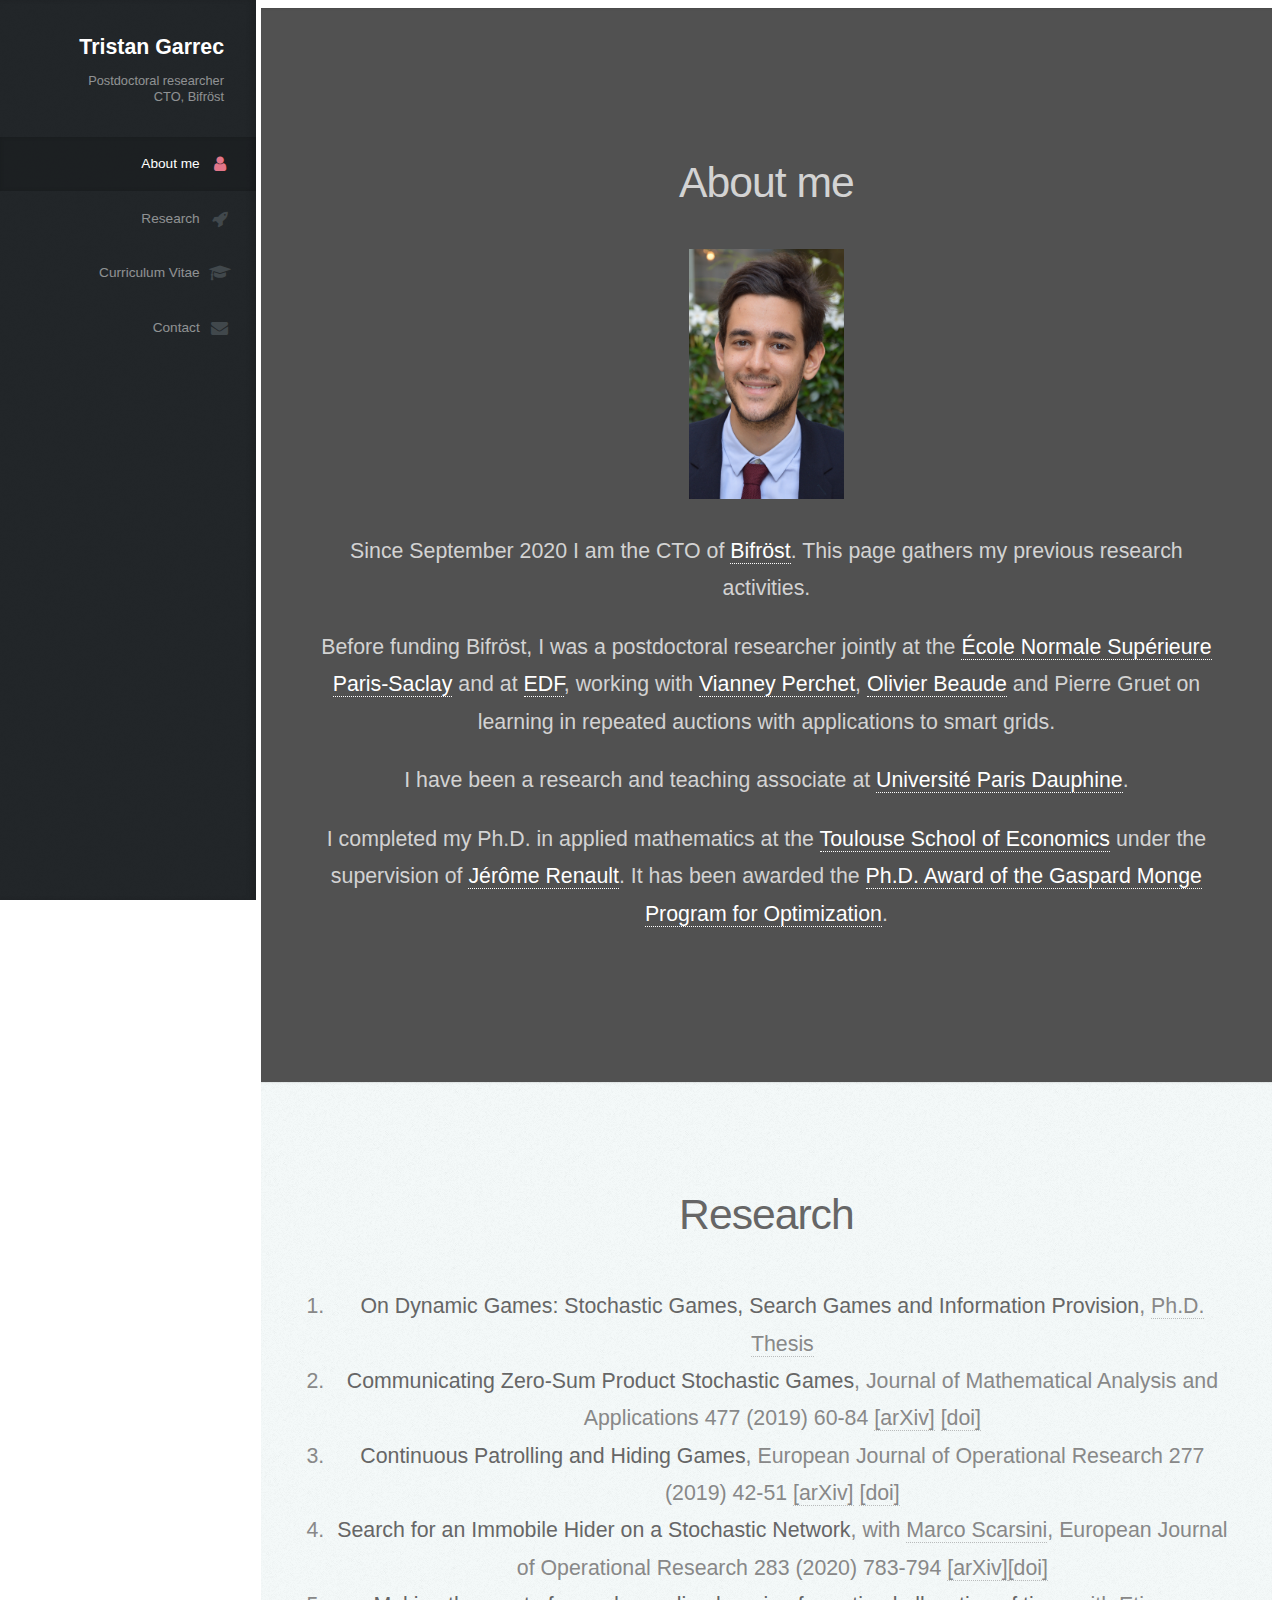
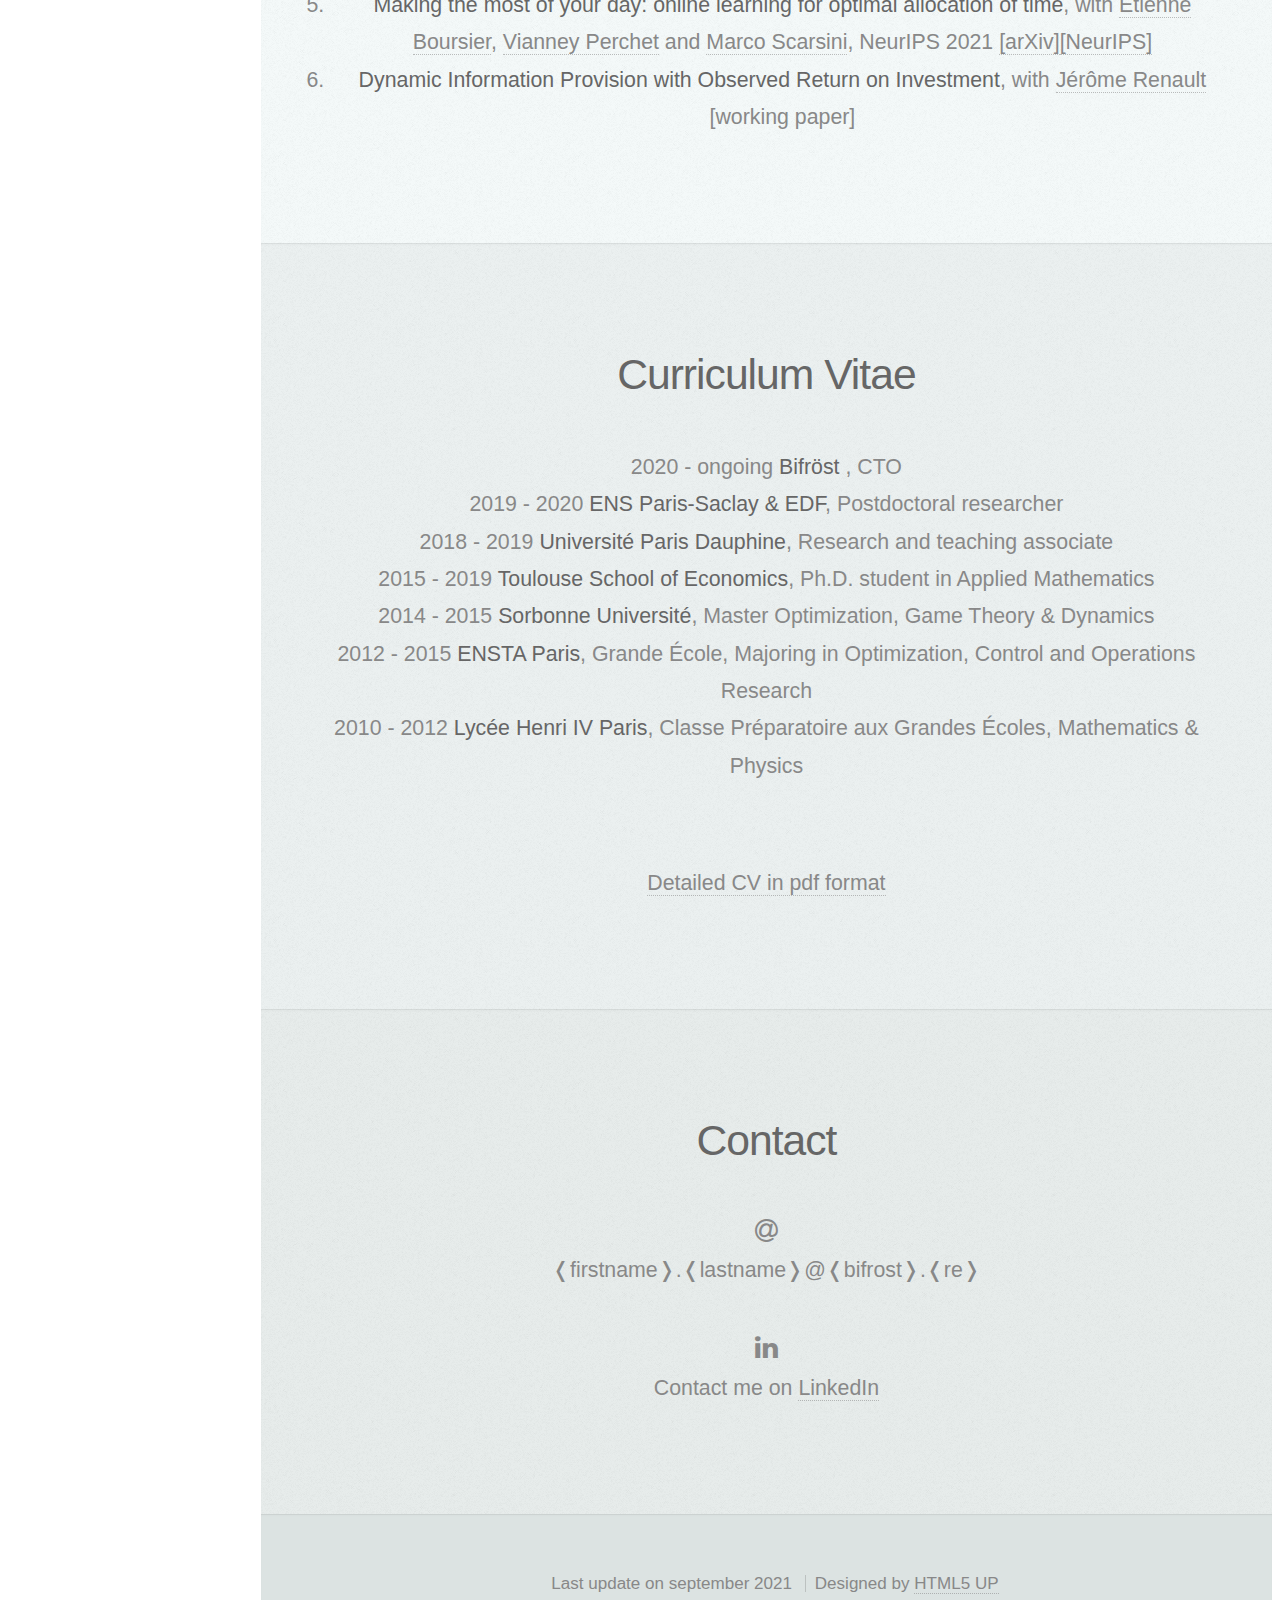
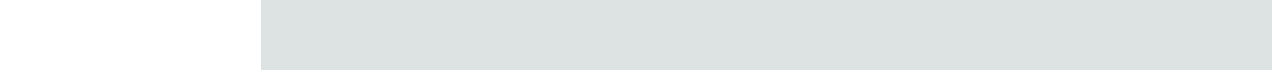
==== index.html @ b3d292f1 "Update index.html" ====
<!DOCTYPE HTML>
<!--
	Prologue by HTML5 UP
	html5up.net | @ajlkn
	Free for personal and commercial use under the CCA 3.0 license (html5up.net/license)
-->
<html>
	<head>
		<title>&#9776; Tristan Garrec</title>
		<meta charset="utf-8" />
		<meta name="viewport" content="width=device-width, initial-scale=1, user-scalable=no" />
		<link rel="stylesheet" href="assets/css/main.css" />
	</head>
	<body class="is-preload">

		<!-- Header -->
			<div id="header">

				<div class="top">

					<!-- Logo -->
						<div id="logo">
							<!--<span class="image avatar48"><img src="images/avatar.jpg" alt="" /></span>-->	
							<h1 id="title">Tristan Garrec</h1>
							<p>Postdoctoral researcher</br>CTO, Bifröst</p>
						</div>

					<!-- Nav -->
						<nav id="nav">
							<ul>
								<li><a href="#about" id="about-link"><span class="icon fa-user">About me</span></a></li>
								<li><a href="#research" id="research-link"><span class="icon fa-rocket">Research</span></a></li>
								<li><a href="#cv" id="cv-link"><span class="icon fa-graduation-cap">Curriculum Vitae</span></a></li>
								<li><a href="#contact" id="contact-link"><span class="icon fa-envelope">Contact</span></a></li>
								<!--<li><a href="#contact" id="contact-link"><span class="icon fa-linkedin">LinkedIn</span></a></li>-->
							</ul>
						</nav>

				</div>

				<div class="bottom">

					<!-- Social Icons -->
						<ul class="icons">
							<!--<li><a href="#" class="icon fa-twitter"><span class="label">Twitter</span></a></li>
							<li><a href="#" class="icon fa-facebook"><span class="label">Facebook</span></a></li>
							<li><a href="#" class="icon fa-github"><span class="label">Github</span></a></li>
							<li><a href="#" class="icon fa-dribbble"><span class="label">Dribbble</span></a></li>
							<li><a href="#" class="icon fa-envelope"><span class="label">Email</span></a></li>
							<li><a href="#" class="icon fa-linkedin"><span class="label">LinkedIn</span></a></li>-->
							
						</ul>
				</div>


			</div>

		<!-- Main -->
			<div id="main">

				<!-- About me -->
					<section id="about" class="one dark cover">
						<div class="container">
							
							
							<header>
								<h2 class="alt">About me</h2>
								

			
								<img src="images/portrait.JPG"
     								alt="Portrait"    
								height="250" >
								
								<p>Since September 2020 I am the CTO of <a href="https://bifrost.re" target="_blank">Bifröst</a>. This page gathers my previous research activities.</p>
								<p>Before funding Bifröst, I was a postdoctoral researcher jointly at the 
								<a href="http://ens-paris-saclay.fr/" target="_blank">&Eacutecole Normale Sup&eacute;rieure Paris-Saclay</a> 
								and at <a href="https://www.edf.fr/en/meta-home" target="_blank">EDF</a>, working with 
								<a href="https://sites.google.com/site/vianneyperchet/" target="_blank">Vianney Perchet</a>, 
									<a href="https://sites.google.com/site/olivierbeaudeshomepage/" target="_blank">Olivier Beaude</a> 
									and Pierre Gruet
								on learning in repeated auctions with applications to smart grids.</p>
								<p>I have been a research and teaching associate at <a href="https://www.dauphine.psl.eu/" target="_blank">Universit&eacute; Paris Dauphine</a>.</p>
								<p>I completed my Ph.D. in applied mathematics at the 
								<a href="https://www.tse-fr.eu/?lang=en" target="_blank">Toulouse School of Economics</a> 
								under the supervision of <a href="https://sites.google.com/site/jrenaultsite/" target="_blank">J&eacute;r&ocirc;me Renault</a>.
								It has been awarded the <a href="https://www.fondation-hadamard.fr/fr/pgmo/students/phdawards" target="_blank">Ph.D. Award of the Gaspard Monge Program for Optimization</a>.</p>
							</header>

							<!--<footer>
								<a href="#portfolio" class="button scrolly">Magna Aliquam</a>
							</footer>-->

						</div>
					</section>

				<!-- Research -->
					<section id="research" class="two">
						<div class="container">

							<header>
								<h2>Research</h2>
							</header>
							
							<ol>
								<li><strong>On Dynamic Games: Stochastic Games, Search Games and Information
Provision</strong>, <a href="TristanGarrec_Thesis.pdf" target="_blank">Ph.D. Thesis</a></li>
								<li><strong>Communicating Zero-Sum Product Stochastic Games</strong>, Journal of Mathematical Analysis and Applications 477 (2019) 60-84
								<a href="https://arxiv.org/abs/1709.00898" target="_blank">[arXiv]</a> <a href="https://doi.org/10.1016/j.jmaa.2019.04.003" target="_blank">[doi]</a></li>
 								<li><strong>Continuous Patrolling and Hiding Games</strong>, European Journal of Operational Research 277 (2019) 42-51
								 <a href="https://arxiv.org/abs/1612.04773" target="_blank">[arXiv]</a> <a href="https://doi.org/10.1016/j.ejor.2019.02.026" target="_blank">[doi]</a>  </li>
 								
  								<li><strong>Search for an Immobile Hider on a Stochastic Network</strong>, with <a href="http://docenti.luiss.it/scarsini/" target="_blank">Marco Scarsini</a>, European Journal of Operational Research 283 (2020) 783-794
								<a href="https://arxiv.org/abs/1904.12852" target="_blank">[arXiv]</a><a href="https://doi.org/10.1016/j.ejor.2019.11.040" target="_blank">[doi]</a> </li>
								<li><strong>Making the most of your day: online learning for optimal allocation of time</strong>, with <a href="https://eboursier.github.io/" target="_blank">Etienne Boursier</a>, <a href="https://sites.google.com/site/vianneyperchet/" target="_blank">Vianney Perchet</a> and <a href="http://docenti.luiss.it/scarsini/" target="_blank">Marco Scarsini</a>, NeurIPS 2021 <a href="https://arxiv.org/abs/2102.08087" target="_blank">[arXiv]</a><a href="https://papers.nips.cc/paper/2021/hash/5d2c2cee8ab0b9a36bd1ed7196bd6c4a-Abstract.html" target="_blank">[NeurIPS]</a></li>
  								<li><strong>Dynamic Information Provision with Observed Return on Investment</strong>, with <a href="https://sites.google.com/site/jrenaultsite" target="_blank">J&eacuter&ocirc;me Renault</a> [working paper]</li>
							</ol>

							
						</div>
					</section>

				<!-- CV -->
					<section id="cv" class="three">
						<div class="container">

							<header>
								<h2>Curriculum Vitae</h2>
							</header>			

							<p>
							2020 - ongoing <strong>Bifröst </strong>, CTO </br>	
							2019 - 2020 <strong>ENS Paris-Saclay &amp; EDF</strong>, Postdoctoral researcher</br>
							2018 - 2019 <strong>Universit&eacute; Paris Dauphine</strong>, Research and teaching associate</a></br>
							2015 - 2019 <strong>Toulouse School of Economics</strong>, Ph.D. student in Applied Mathematics</br>
							2014 - 2015 <strong>Sorbonne Universit&eacute;</strong>, Master Optimization, Game Theory &amp; Dynamics </br>
							2012 - 2015 <strong>ENSTA Paris</strong>, Grande &Eacute;cole, Majoring in Optimization, Control and Operations Research</br>
							2010 - 2012 <strong>Lyc&eacute;e Henri IV Paris</strong>, Classe Pr&eacute;paratoire aux Grandes &Eacute;coles, Mathematics &amp; Physics</br>
						</br>
						
						<p><a href="TristanGarrec_Resume.pdf" target="_blank">Detailed CV in pdf format</a> </p>

						</div>
					</section>

				<!-- Contact -->
					<section id="contact" class="four">
						<div class="container">

							<header>
								<h2>Contact</h2>
							</header>

							
							<p><span class="icon fa-at"> <br>
							&#10092;firstname&#10093;.&#10092;lastname&#10093;&#64;&#10092;bifrost&#10093;.&#10092;re&#10093;</p>
							
							<p><span class="icon fa-linkedin"> <br>
							Contact me on  <a href="https://www.linkedin.com/in/tristan-garrec-420a6718a" target="_blank">LinkedIn</a></p>
							

						</div>
					</section>

					

			</div>

		<!-- Footer -->
			<div id="footer">

				<!-- Copyright -->
					<ul class="copyright">
						<li>Last update on september 2021</li>
						<li>Designed by <a href="http://html5up.net" target="_blank">HTML5 UP</a></li>
					</ul>

			</div>

		<!-- Scripts -->
			<script src="assets/js/jquery.min.js"></script>
			<script src="assets/js/jquery.scrolly.min.js"></script>
			<script src="assets/js/jquery.scrollex.min.js"></script>
			<script src="assets/js/browser.min.js"></script>
			<script src="assets/js/breakpoints.min.js"></script>
			<script src="assets/js/util.js"></script>
			<script src="assets/js/main.js"></script>

	</body>
</html>
---- assets/css/main.css ----
@import url("font-awesome.min.css");
/*@import url("https://fonts.googleapis.com/css?*/
family=Source+Sans+Pro:300,300italic,400,600");

/*
	Prologue by HTML5 UP
	html5up.net | @ajlkn
	Free for personal and commercial use under the CCA 3.0 license (html5up.net/license)
*/

html, body, div, span, applet, object,
iframe, h1, h2, h3, h4, h5, h6, p, blockquote,
pre, a, abbr, acronym, address, big, cite,
code, del, dfn, em, img, ins, kbd, q, s, samp,
small, strike, strong, sub, sup, tt, var, b,
u, i, center, dl, dt, dd, ol, ul, li, fieldset,
form, label, legend, table, caption, tbody,
tfoot, thead, tr, th, td, article, aside,
canvas, details, embed, figure, figcaption,
footer, header, hgroup, menu, nav, output, ruby,
section, summary, time, mark, audio, video {
	margin: 0;
	padding: 0;
	border: 0;
	font-size: 100%;
	font: inherit;
	vertical-align: baseline;}

article, aside, details, figcaption, figure,
footer, header, hgroup, menu, nav, section {
	display: block;}

body {
	line-height: 1;
}

ol, ul {
	list-style: none;
}

blockquote, q {
	quotes: none;
}

	blockquote:before, blockquote:after, q:before, q:after {
		content: '';
		content: none;
	}

table {
	border-collapse: collapse;
	border-spacing: 0;
}

body {
	-webkit-text-size-adjust: none;
}

mark {
	background-color: transparent;
	color: inherit;
}

input::-moz-focus-inner {
	border: 0;
	padding: 0;
}

input, select, textarea {
	-moz-appearance: none;
	-webkit-appearance: none;
	-ms-appearance: none;
	appearance: none;
}

/* Basic */

	html {
		box-sizing: border-box;
	}

	*, *:before, *:after {
		box-sizing: inherit;
	}

	body {
		background: #fff;
		font-family: 'Source Sans Pro', sans-serif;
		font-size: 14pt;
		font-weight: 300;
		line-height: 1.75em;
		color: #888;
	}

		body.is-preload *, body.is-preload *:before, body.is-preload *:after {
			-moz-animation: none !important;
			-webkit-animation: none !important;
			-ms-animation: none !important;
			animation: none !important;
			-moz-transition: none !important;
			-webkit-transition: none !important;
			-ms-transition: none !important;
			transition: none !important;
		}

	input, textarea, select {
		font-family: 'Source Sans Pro', sans-serif;
		font-size: 16pt;
		font-weight: 300;
		line-height: 1.75em;
		color: #888;
	}

	h1, h2, h3, h4, h5, h6 {
		font-weight: 300;
		color: #666;
		line-height: 1.5em;
	}

	h1 a, h2 a, h3 a, h4 a, h5 a, h6 a {
		color: inherit;
		text-decoration: none;
	}

		h1 a strong, h2 a strong, h3 a strong, h4 a strong, h5 a strong, h6 a strong {
			color: #333;
		}

	h2 {
		font-size: 2em;
		letter-spacing: -1px;
	}

		h2.alt {
			color: #888;
		}

			h2.alt strong {
				color: #666;
			}

	h3 {
		font-size: 1.5em;
	}

	header {
		margin: 0 0 2em 0;
	}

		header > p {
			margin: 1em 0 0 0;
		}

	footer {
		margin: 2em 0 0 0;
	}

	strong, b {
		font-weight: 300;
		color: #666;
	}

	em, i {
		font-style: italic;
	}

	a {
		text-decoration: none;
		color: inherit;
		border-bottom: dotted 1px rgba(128, 128, 128, 0.5);
		-moz-transition: color 0.35s ease-in-out, border-bottom-color 0.35s ease-in-out;
		-webkit-transition: color 0.35s ease-in-out, border-bottom-color 0.35s ease-in-out;
		-ms-transition: color 0.35s ease-in-out, border-bottom-color 0.35s ease-in-out;
		transition: color 0.35s ease-in-out, border-bottom-color 0.35s ease-in-out;
		outline: 0;
	}

		a:hover {
			color: #E27689;
			border-bottom-color: rgba(255, 255, 255, 0);
		}

	sub {
		position: relative;
		top: 0.5em;
		font-size: 0.8em;
	}

	sup {
		position: relative;
		top: -0.5em;
		font-size: 0.8em;
	}

	hr {
		border: 0;
		border-top: solid 1px #ddd;
	}

	blockquote {
		border-left: solid 0.5em #ddd;
		padding: 1em 0 1em 2em;
		font-style: italic;
	}

	p, ul, ol, dl, table {
		margin-bottom: 2em;
	}

	br.clear {
		clear: both;
	}

/* Container */

	.container {
		margin: 0 auto;
		max-width: 100%;
		width: 1400px;
	}

		@media screen and (min-width: 961px) and (max-width: 1880px) {

			.container {
				width: 1200px;
			}

		}

		@media screen and (min-width: 961px) and (max-width: 1620px) {

			.container {
				width: 960px;
			}

		}

		@media screen and (min-width: 961px) and (max-width: 1320px) {

			.container {
				width: 100%;
			}

		}

		@media screen and (max-width: 960px) {

			.container {
				width: 100%;
			}

		}

		@media screen and (max-width: 736px) {

			.container {
				width: 100%;
			}

		}

/* Row */

	.row {
		display: flex;
		flex-wrap: wrap;
		box-sizing: border-box;
		align-items: stretch;
	}

		.row > * {
			box-sizing: border-box;
		}

		.row.gtr-uniform > * > :last-child {
			margin-bottom: 0;
		}

		.row.aln-left {
			justify-content: flex-start;
		}

		.row.aln-center {
			justify-content: center;
		}

		.row.aln-right {
			justify-content: flex-end;
		}

		.row.aln-top {
			align-items: flex-start;
		}

		.row.aln-middle {
			align-items: center;
		}

		.row.aln-bottom {
			align-items: flex-end;
		}

		.row > .imp {
			order: -1;
		}

		.row > .col-1 {
			width: 8.3333333333%;
		}

		.row > .off-1 {
			margin-left: 8.3333333333%;
		}

		.row > .col-2 {
			width: 16.6666666667%;
		}

		.row > .off-2 {
			margin-left: 16.6666666667%;
		}

		.row > .col-3 {
			width: 25%;
		}

		.row > .off-3 {
			margin-left: 25%;
		}

		.row > .col-4 {
			width: 33.3333333333%;
		}

		.row > .off-4 {
			margin-left: 33.3333333333%;
		}

		.row > .col-5 {
			width: 41.6666666667%;
		}

		.row > .off-5 {
			margin-left: 41.6666666667%;
		}

		.row > .col-6 {
			width: 50%;
		}

		.row > .off-6 {
			margin-left: 50%;
		}

		.row > .col-7 {
			width: 58.3333333333%;
		}

		.row > .off-7 {
			margin-left: 58.3333333333%;
		}

		.row > .col-8 {
			width: 66.6666666667%;
		}

		.row > .off-8 {
			margin-left: 66.6666666667%;
		}

		.row > .col-9 {
			width: 75%;
		}

		.row > .off-9 {
			margin-left: 75%;
		}

		.row > .col-10 {
			width: 83.3333333333%;
		}

		.row > .off-10 {
			margin-left: 83.3333333333%;
		}

		.row > .col-11 {
			width: 91.6666666667%;
		}

		.row > .off-11 {
			margin-left: 91.6666666667%;
		}

		.row > .col-12 {
			width: 100%;
		}

		.row > .off-12 {
			margin-left: 100%;
		}

		.row.gtr-0 {
			margin-top: 0px;
			margin-left: 0px;
		}

			.row.gtr-0 > * {
				padding: 0px 0 0 0px;
			}

			.row.gtr-0.gtr-uniform {
				margin-top: 0px;
			}

				.row.gtr-0.gtr-uniform > * {
					padding-top: 0px;
				}

		.row.gtr-25 {
			margin-top: -10px;
			margin-left: -10px;
		}

			.row.gtr-25 > * {
				padding: 10px 0 0 10px;
			}

			.row.gtr-25.gtr-uniform {
				margin-top: -10px;
			}

				.row.gtr-25.gtr-uniform > * {
					padding-top: 10px;
				}

		.row.gtr-50 {
			margin-top: -20px;
			margin-left: -20px;
		}

			.row.gtr-50 > * {
				padding: 20px 0 0 20px;
			}

			.row.gtr-50.gtr-uniform {
				margin-top: -20px;
			}

				.row.gtr-50.gtr-uniform > * {
					padding-top: 20px;
				}

		.row {
			margin-top: -40px;
			margin-left: -40px;
		}

			.row > * {
				padding: 40px 0 0 40px;
			}

			.row.gtr-uniform {
				margin-top: -40px;
			}

				.row.gtr-uniform > * {
					padding-top: 40px;
				}

		.row.gtr-150 {
			margin-top: -60px;
			margin-left: -60px;
		}

			.row.gtr-150 > * {
				padding: 60px 0 0 60px;
			}

			.row.gtr-150.gtr-uniform {
				margin-top: -60px;
			}

				.row.gtr-150.gtr-uniform > * {
					padding-top: 60px;
				}

		.row.gtr-200 {
			margin-top: -80px;
			margin-left: -80px;
		}

			.row.gtr-200 > * {
				padding: 80px 0 0 80px;
			}

			.row.gtr-200.gtr-uniform {
				margin-top: -80px;
			}

				.row.gtr-200.gtr-uniform > * {
					padding-top: 80px;
				}

		@media screen and (min-width: 961px) and (max-width: 1880px) {

			.row {
				display: flex;
				flex-wrap: wrap;
				box-sizing: border-box;
				align-items: stretch;
			}

				.row > * {
					box-sizing: border-box;
				}

				.row.gtr-uniform > * > :last-child {
					margin-bottom: 0;
				}

				.row.aln-left {
					justify-content: flex-start;
				}

				.row.aln-center {
					justify-content: center;
				}

				.row.aln-right {
					justify-content: flex-end;
				}

				.row.aln-top {
					align-items: flex-start;
				}

				.row.aln-middle {
					align-items: center;
				}

				.row.aln-bottom {
					align-items: flex-end;
				}

				.row > .imp-wide {
					order: -1;
				}

				.row > .col-1-wide {
					width: 8.3333333333%;
				}

				.row > .off-1-wide {
					margin-left: 8.3333333333%;
				}

				.row > .col-2-wide {
					width: 16.6666666667%;
				}

				.row > .off-2-wide {
					margin-left: 16.6666666667%;
				}

				.row > .col-3-wide {
					width: 25%;
				}

				.row > .off-3-wide {
					margin-left: 25%;
				}

				.row > .col-4-wide {
					width: 33.3333333333%;
				}

				.row > .off-4-wide {
					margin-left: 33.3333333333%;
				}

				.row > .col-5-wide {
					width: 41.6666666667%;
				}

				.row > .off-5-wide {
					margin-left: 41.6666666667%;
				}

				.row > .col-6-wide {
					width: 50%;
				}

				.row > .off-6-wide {
					margin-left: 50%;
				}

				.row > .col-7-wide {
					width: 58.3333333333%;
				}

				.row > .off-7-wide {
					margin-left: 58.3333333333%;
				}

				.row > .col-8-wide {
					width: 66.6666666667%;
				}

				.row > .off-8-wide {
					margin-left: 66.6666666667%;
				}

				.row > .col-9-wide {
					width: 75%;
				}

				.row > .off-9-wide {
					margin-left: 75%;
				}

				.row > .col-10-wide {
					width: 83.3333333333%;
				}

				.row > .off-10-wide {
					margin-left: 83.3333333333%;
				}

				.row > .col-11-wide {
					width: 91.6666666667%;
				}

				.row > .off-11-wide {
					margin-left: 91.6666666667%;
				}

				.row > .col-12-wide {
					width: 100%;
				}

				.row > .off-12-wide {
					margin-left: 100%;
				}

				.row.gtr-0 {
					margin-top: 0px;
					margin-left: 0px;
				}

					.row.gtr-0 > * {
						padding: 0px 0 0 0px;
					}

					.row.gtr-0.gtr-uniform {
						margin-top: 0px;
					}

						.row.gtr-0.gtr-uniform > * {
							padding-top: 0px;
						}

				.row.gtr-25 {
					margin-top: -10px;
					margin-left: -10px;
				}

					.row.gtr-25 > * {
						padding: 10px 0 0 10px;
					}

					.row.gtr-25.gtr-uniform {
						margin-top: -10px;
					}

						.row.gtr-25.gtr-uniform > * {
							padding-top: 10px;
						}

				.row.gtr-50 {
					margin-top: -20px;
					margin-left: -20px;
				}

					.row.gtr-50 > * {
						padding: 20px 0 0 20px;
					}

					.row.gtr-50.gtr-uniform {
						margin-top: -20px;
					}

						.row.gtr-50.gtr-uniform > * {
							padding-top: 20px;
						}

				.row {
					margin-top: -40px;
					margin-left: -40px;
				}

					.row > * {
						padding: 40px 0 0 40px;
					}

					.row.gtr-uniform {
						margin-top: -40px;
					}

						.row.gtr-uniform > * {
							padding-top: 40px;
						}

				.row.gtr-150 {
					margin-top: -60px;
					margin-left: -60px;
				}

					.row.gtr-150 > * {
						padding: 60px 0 0 60px;
					}

					.row.gtr-150.gtr-uniform {
						margin-top: -60px;
					}

						.row.gtr-150.gtr-uniform > * {
							padding-top: 60px;
						}

				.row.gtr-200 {
					margin-top: -80px;
					margin-left: -80px;
				}

					.row.gtr-200 > * {
						padding: 80px 0 0 80px;
					}

					.row.gtr-200.gtr-uniform {
						margin-top: -80px;
					}

						.row.gtr-200.gtr-uniform > * {
							padding-top: 80px;
						}

		}

		@media screen and (min-width: 961px) and (max-width: 1620px) {

			.row {
				display: flex;
				flex-wrap: wrap;
				box-sizing: border-box;
				align-items: stretch;
			}

				.row > * {
					box-sizing: border-box;
				}

				.row.gtr-uniform > * > :last-child {
					margin-bottom: 0;
				}

				.row.aln-left {
					justify-content: flex-start;
				}

				.row.aln-center {
					justify-content: center;
				}

				.row.aln-right {
					justify-content: flex-end;
				}

				.row.aln-top {
					align-items: flex-start;
				}

				.row.aln-middle {
					align-items: center;
				}

				.row.aln-bottom {
					align-items: flex-end;
				}

				.row > .imp-normal {
					order: -1;
				}

				.row > .col-1-normal {
					width: 8.3333333333%;
				}

				.row > .off-1-normal {
					margin-left: 8.3333333333%;
				}

				.row > .col-2-normal {
					width: 16.6666666667%;
				}

				.row > .off-2-normal {
					margin-left: 16.6666666667%;
				}

				.row > .col-3-normal {
					width: 25%;
				}

				.row > .off-3-normal {
					margin-left: 25%;
				}

				.row > .col-4-normal {
					width: 33.3333333333%;
				}

				.row > .off-4-normal {
					margin-left: 33.3333333333%;
				}

				.row > .col-5-normal {
					width: 41.6666666667%;
				}

				.row > .off-5-normal {
					margin-left: 41.6666666667%;
				}

				.row > .col-6-normal {
					width: 50%;
				}

				.row > .off-6-normal {
					margin-left: 50%;
				}

				.row > .col-7-normal {
					width: 58.3333333333%;
				}

				.row > .off-7-normal {
					margin-left: 58.3333333333%;
				}

				.row > .col-8-normal {
					width: 66.6666666667%;
				}

				.row > .off-8-normal {
					margin-left: 66.6666666667%;
				}

				.row > .col-9-normal {
					width: 75%;
				}

				.row > .off-9-normal {
					margin-left: 75%;
				}

				.row > .col-10-normal {
					width: 83.3333333333%;
				}

				.row > .off-10-normal {
					margin-left: 83.3333333333%;
				}

				.row > .col-11-normal {
					width: 91.6666666667%;
				}

				.row > .off-11-normal {
					margin-left: 91.6666666667%;
				}

				.row > .col-12-normal {
					width: 100%;
				}

				.row > .off-12-normal {
					margin-left: 100%;
				}

				.row.gtr-0 {
					margin-top: 0px;
					margin-left: 0px;
				}

					.row.gtr-0 > * {
						padding: 0px 0 0 0px;
					}

					.row.gtr-0.gtr-uniform {
						margin-top: 0px;
					}

						.row.gtr-0.gtr-uniform > * {
							padding-top: 0px;
						}

				.row.gtr-25 {
					margin-top: -10px;
					margin-left: -10px;
				}

					.row.gtr-25 > * {
						padding: 10px 0 0 10px;
					}

					.row.gtr-25.gtr-uniform {
						margin-top: -10px;
					}

						.row.gtr-25.gtr-uniform > * {
							padding-top: 10px;
						}

				.row.gtr-50 {
					margin-top: -20px;
					margin-left: -20px;
				}

					.row.gtr-50 > * {
						padding: 20px 0 0 20px;
					}

					.row.gtr-50.gtr-uniform {
						margin-top: -20px;
					}

						.row.gtr-50.gtr-uniform > * {
							padding-top: 20px;
						}

				.row {
					margin-top: -40px;
					margin-left: -40px;
				}

					.row > * {
						padding: 40px 0 0 40px;
					}

					.row.gtr-uniform {
						margin-top: -40px;
					}

						.row.gtr-uniform > * {
							padding-top: 40px;
						}

				.row.gtr-150 {
					margin-top: -60px;
					margin-left: -60px;
				}

					.row.gtr-150 > * {
						padding: 60px 0 0 60px;
					}

					.row.gtr-150.gtr-uniform {
						margin-top: -60px;
					}

						.row.gtr-150.gtr-uniform > * {
							padding-top: 60px;
						}

				.row.gtr-200 {
					margin-top: -80px;
					margin-left: -80px;
				}

					.row.gtr-200 > * {
						padding: 80px 0 0 80px;
					}

					.row.gtr-200.gtr-uniform {
						margin-top: -80px;
					}

						.row.gtr-200.gtr-uniform > * {
							padding-top: 80px;
						}

		}

		@media screen and (min-width: 961px) and (max-width: 1320px) {

			.row {
				display: flex;
				flex-wrap: wrap;
				box-sizing: border-box;
				align-items: stretch;
			}

				.row > * {
					box-sizing: border-box;
				}

				.row.gtr-uniform > * > :last-child {
					margin-bottom: 0;
				}

				.row.aln-left {
					justify-content: flex-start;
				}

				.row.aln-center {
					justify-content: center;
				}

				.row.aln-right {
					justify-content: flex-end;
				}

				.row.aln-top {
					align-items: flex-start;
				}

				.row.aln-middle {
					align-items: center;
				}

				.row.aln-bottom {
					align-items: flex-end;
				}

				.row > .imp-narrow {
					order: -1;
				}

				.row > .col-1-narrow {
					width: 8.3333333333%;
				}

				.row > .off-1-narrow {
					margin-left: 8.3333333333%;
				}

				.row > .col-2-narrow {
					width: 16.6666666667%;
				}

				.row > .off-2-narrow {
					margin-left: 16.6666666667%;
				}

				.row > .col-3-narrow {
					width: 25%;
				}

				.row > .off-3-narrow {
					margin-left: 25%;
				}

				.row > .col-4-narrow {
					width: 33.3333333333%;
				}

				.row > .off-4-narrow {
					margin-left: 33.3333333333%;
				}

				.row > .col-5-narrow {
					width: 41.6666666667%;
				}

				.row > .off-5-narrow {
					margin-left: 41.6666666667%;
				}

				.row > .col-6-narrow {
					width: 50%;
				}

				.row > .off-6-narrow {
					margin-left: 50%;
				}

				.row > .col-7-narrow {
					width: 58.3333333333%;
				}

				.row > .off-7-narrow {
					margin-left: 58.3333333333%;
				}

				.row > .col-8-narrow {
					width: 66.6666666667%;
				}

				.row > .off-8-narrow {
					margin-left: 66.6666666667%;
				}

				.row > .col-9-narrow {
					width: 75%;
				}

				.row > .off-9-narrow {
					margin-left: 75%;
				}

				.row > .col-10-narrow {
					width: 83.3333333333%;
				}

				.row > .off-10-narrow {
					margin-left: 83.3333333333%;
				}

				.row > .col-11-narrow {
					width: 91.6666666667%;
				}

				.row > .off-11-narrow {
					margin-left: 91.6666666667%;
				}

				.row > .col-12-narrow {
					width: 100%;
				}

				.row > .off-12-narrow {
					margin-left: 100%;
				}

				.row.gtr-0 {
					margin-top: 0px;
					margin-left: 0px;
				}

					.row.gtr-0 > * {
						padding: 0px 0 0 0px;
					}

					.row.gtr-0.gtr-uniform {
						margin-top: 0px;
					}

						.row.gtr-0.gtr-uniform > * {
							padding-top: 0px;
						}

				.row.gtr-25 {
					margin-top: -5px;
					margin-left: -5px;
				}

					.row.gtr-25 > * {
						padding: 5px 0 0 5px;
					}

					.row.gtr-25.gtr-uniform {
						margin-top: -5px;
					}

						.row.gtr-25.gtr-uniform > * {
							padding-top: 5px;
						}

				.row.gtr-50 {
					margin-top: -10px;
					margin-left: -10px;
				}

					.row.gtr-50 > * {
						padding: 10px 0 0 10px;
					}

					.row.gtr-50.gtr-uniform {
						margin-top: -10px;
					}

						.row.gtr-50.gtr-uniform > * {
							padding-top: 10px;
						}

				.row {
					margin-top: -20px;
					margin-left: -20px;
				}

					.row > * {
						padding: 20px 0 0 20px;
					}

					.row.gtr-uniform {
						margin-top: -20px;
					}

						.row.gtr-uniform > * {
							padding-top: 20px;
						}

				.row.gtr-150 {
					margin-top: -30px;
					margin-left: -30px;
				}

					.row.gtr-150 > * {
						padding: 30px 0 0 30px;
					}

					.row.gtr-150.gtr-uniform {
						margin-top: -30px;
					}

						.row.gtr-150.gtr-uniform > * {
							padding-top: 30px;
						}

				.row.gtr-200 {
					margin-top: -40px;
					margin-left: -40px;
				}

					.row.gtr-200 > * {
						padding: 40px 0 0 40px;
					}

					.row.gtr-200.gtr-uniform {
						margin-top: -40px;
					}

						.row.gtr-200.gtr-uniform > * {
							padding-top: 40px;
						}

		}

		@media screen and (max-width: 960px) {

			.row {
				display: flex;
				flex-wrap: wrap;
				box-sizing: border-box;
				align-items: stretch;
			}

				.row > * {
					box-sizing: border-box;
				}

				.row.gtr-uniform > * > :last-child {
					margin-bottom: 0;
				}

				.row.aln-left {
					justify-content: flex-start;
				}

				.row.aln-center {
					justify-content: center;
				}

				.row.aln-right {
					justify-content: flex-end;
				}

				.row.aln-top {
					align-items: flex-start;
				}

				.row.aln-middle {
					align-items: center;
				}

				.row.aln-bottom {
					align-items: flex-end;
				}

				.row > .imp-narrower {
					order: -1;
				}

				.row > .col-1-narrower {
					width: 8.3333333333%;
				}

				.row > .off-1-narrower {
					margin-left: 8.3333333333%;
				}

				.row > .col-2-narrower {
					width: 16.6666666667%;
				}

				.row > .off-2-narrower {
					margin-left: 16.6666666667%;
				}

				.row > .col-3-narrower {
					width: 25%;
				}

				.row > .off-3-narrower {
					margin-left: 25%;
				}

				.row > .col-4-narrower {
					width: 33.3333333333%;
				}

				.row > .off-4-narrower {
					margin-left: 33.3333333333%;
				}

				.row > .col-5-narrower {
					width: 41.6666666667%;
				}

				.row > .off-5-narrower {
					margin-left: 41.6666666667%;
				}

				.row > .col-6-narrower {
					width: 50%;
				}

				.row > .off-6-narrower {
					margin-left: 50%;
				}

				.row > .col-7-narrower {
					width: 58.3333333333%;
				}

				.row > .off-7-narrower {
					margin-left: 58.3333333333%;
				}

				.row > .col-8-narrower {
					width: 66.6666666667%;
				}

				.row > .off-8-narrower {
					margin-left: 66.6666666667%;
				}

				.row > .col-9-narrower {
					width: 75%;
				}

				.row > .off-9-narrower {
					margin-left: 75%;
				}

				.row > .col-10-narrower {
					width: 83.3333333333%;
				}

				.row > .off-10-narrower {
					margin-left: 83.3333333333%;
				}

				.row > .col-11-narrower {
					width: 91.6666666667%;
				}

				.row > .off-11-narrower {
					margin-left: 91.6666666667%;
				}

				.row > .col-12-narrower {
					width: 100%;
				}

				.row > .off-12-narrower {
					margin-left: 100%;
				}

				.row.gtr-0 {
					margin-top: 0px;
					margin-left: 0px;
				}

					.row.gtr-0 > * {
						padding: 0px 0 0 0px;
					}

					.row.gtr-0.gtr-uniform {
						margin-top: 0px;
					}

						.row.gtr-0.gtr-uniform > * {
							padding-top: 0px;
						}

				.row.gtr-25 {
					margin-top: -5px;
					margin-left: -5px;
				}

					.row.gtr-25 > * {
						padding: 5px 0 0 5px;
					}

					.row.gtr-25.gtr-uniform {
						margin-top: -5px;
					}

						.row.gtr-25.gtr-uniform > * {
							padding-top: 5px;
						}

				.row.gtr-50 {
					margin-top: -10px;
					margin-left: -10px;
				}

					.row.gtr-50 > * {
						padding: 10px 0 0 10px;
					}

					.row.gtr-50.gtr-uniform {
						margin-top: -10px;
					}

						.row.gtr-50.gtr-uniform > * {
							padding-top: 10px;
						}

				.row {
					margin-top: -20px;
					margin-left: -20px;
				}

					.row > * {
						padding: 20px 0 0 20px;
					}

					.row.gtr-uniform {
						margin-top: -20px;
					}

						.row.gtr-uniform > * {
							padding-top: 20px;
						}

				.row.gtr-150 {
					margin-top: -30px;
					margin-left: -30px;
				}

					.row.gtr-150 > * {
						padding: 30px 0 0 30px;
					}

					.row.gtr-150.gtr-uniform {
						margin-top: -30px;
					}

						.row.gtr-150.gtr-uniform > * {
							padding-top: 30px;
						}

				.row.gtr-200 {
					margin-top: -40px;
					margin-left: -40px;
				}

					.row.gtr-200 > * {
						padding: 40px 0 0 40px;
					}

					.row.gtr-200.gtr-uniform {
						margin-top: -40px;
					}

						.row.gtr-200.gtr-uniform > * {
							padding-top: 40px;
						}

		}

		@media screen and (max-width: 736px) {

			.row {
				display: flex;
				flex-wrap: wrap;
				box-sizing: border-box;
				align-items: stretch;
			}

				.row > * {
					box-sizing: border-box;
				}

				.row.gtr-uniform > * > :last-child {
					margin-bottom: 0;
				}

				.row.aln-left {
					justify-content: flex-start;
				}

				.row.aln-center {
					justify-content: center;
				}

				.row.aln-right {
					justify-content: flex-end;
				}

				.row.aln-top {
					align-items: flex-start;
				}

				.row.aln-middle {
					align-items: center;
				}

				.row.aln-bottom {
					align-items: flex-end;
				}

				.row > .imp-mobile {
					order: -1;
				}

				.row > .col-1-mobile {
					width: 8.3333333333%;
				}

				.row > .off-1-mobile {
					margin-left: 8.3333333333%;
				}

				.row > .col-2-mobile {
					width: 16.6666666667%;
				}

				.row > .off-2-mobile {
					margin-left: 16.6666666667%;
				}

				.row > .col-3-mobile {
					width: 25%;
				}

				.row > .off-3-mobile {
					margin-left: 25%;
				}

				.row > .col-4-mobile {
					width: 33.3333333333%;
				}

				.row > .off-4-mobile {
					margin-left: 33.3333333333%;
				}

				.row > .col-5-mobile {
					width: 41.6666666667%;
				}

				.row > .off-5-mobile {
					margin-left: 41.6666666667%;
				}

				.row > .col-6-mobile {
					width: 50%;
				}

				.row > .off-6-mobile {
					margin-left: 50%;
				}

				.row > .col-7-mobile {
					width: 58.3333333333%;
				}

				.row > .off-7-mobile {
					margin-left: 58.3333333333%;
				}

				.row > .col-8-mobile {
					width: 66.6666666667%;
				}

				.row > .off-8-mobile {
					margin-left: 66.6666666667%;
				}

				.row > .col-9-mobile {
					width: 75%;
				}

				.row > .off-9-mobile {
					margin-left: 75%;
				}

				.row > .col-10-mobile {
					width: 83.3333333333%;
				}

				.row > .off-10-mobile {
					margin-left: 83.3333333333%;
				}

				.row > .col-11-mobile {
					width: 91.6666666667%;
				}

				.row > .off-11-mobile {
					margin-left: 91.6666666667%;
				}

				.row > .col-12-mobile {
					width: 100%;
				}

				.row > .off-12-mobile {
					margin-left: 100%;
				}

				.row.gtr-0 {
					margin-top: 0px;
					margin-left: 0px;
				}

					.row.gtr-0 > * {
						padding: 0px 0 0 0px;
					}

					.row.gtr-0.gtr-uniform {
						margin-top: 0px;
					}

						.row.gtr-0.gtr-uniform > * {
							padding-top: 0px;
						}

				.row.gtr-25 {
					margin-top: -5px;
					margin-left: -5px;
				}

					.row.gtr-25 > * {
						padding: 5px 0 0 5px;
					}

					.row.gtr-25.gtr-uniform {
						margin-top: -5px;
					}

						.row.gtr-25.gtr-uniform > * {
							padding-top: 5px;
						}

				.row.gtr-50 {
					margin-top: -10px;
					margin-left: -10px;
				}

					.row.gtr-50 > * {
						padding: 10px 0 0 10px;
					}

					.row.gtr-50.gtr-uniform {
						margin-top: -10px;
					}

						.row.gtr-50.gtr-uniform > * {
							padding-top: 10px;
						}

				.row {
					margin-top: -20px;
					margin-left: -20px;
				}

					.row > * {
						padding: 20px 0 0 20px;
					}

					.row.gtr-uniform {
						margin-top: -20px;
					}

						.row.gtr-uniform > * {
							padding-top: 20px;
						}

				.row.gtr-150 {
					margin-top: -30px;
					margin-left: -30px;
				}

					.row.gtr-150 > * {
						padding: 30px 0 0 30px;
					}

					.row.gtr-150.gtr-uniform {
						margin-top: -30px;
					}

						.row.gtr-150.gtr-uniform > * {
							padding-top: 30px;
						}

				.row.gtr-200 {
					margin-top: -40px;
					margin-left: -40px;
				}

					.row.gtr-200 > * {
						padding: 40px 0 0 40px;
					}

					.row.gtr-200.gtr-uniform {
						margin-top: -40px;
					}

						.row.gtr-200.gtr-uniform > * {
							padding-top: 40px;
						}

		}

/* Sections/Article */

	section, article {
		margin-bottom: 3em;
	}

		section > :last-child,
		section > .container, section:last-child, article > :last-child,
		article > .container, article:last-child {
			margin-bottom: 0;
		}

		.row > section, .row > article {
			margin-bottom: 0;
		}

/* Image */

	.image {
		display: inline-block;
		border: 0;
	}

		.image img {
			display: block;
			width: 100%;
		}

		.image.avatar48 {
			width: 48px;
			height: 48px;
			background: #f00;
		}

			.image.avatar48 img {
				width: 48px;
				height: 48px;
			}

		.image.fit {
			display: block;
			width: 100%;
		}

		.image.featured {
			display: block;
			width: 100%;
			margin: 0 0 2em 0;
		}

		.image.left {
			float: left;
			margin: 0 2em 2em 0;
		}

		.image.centered {
			display: block;
			margin: 0 0 2em 0;
		}

			.image.centered img {
				margin: 0 auto;
				width: auto;
			}

/* List */

	ul {
		list-style: disc;
		padding-left: 1em;
	}

		ul li {
			padding-left: 0.5em;
		}

	ol {
		list-style: decimal;
		padding-left: 1.25em;
	}

		ol li {
			padding-left: 0.25em;
		}

/* Icons */

	ul.icons {
		cursor: default;
		list-style: none;
		padding-left: 0;
	}

		ul.icons li {
			display: inline-block;
			padding-left: 0;
		}

		ul.icons a {
			display: inline-block;
			width: 2em;
			height: 2em;
			line-height: 2em;
			text-align: center;
			border: 0;
		}

/* Form */

	form label {
		display: block;
		text-align: left;
		margin-bottom: 0.5em;
	}

	form input[type="text"],
	form input[type="email"],
	form input[type="password"],
	form select,
	form textarea {
		position: relative;
		-webkit-appearance: none;
		display: block;
		border: 0;
		outline: 0;
		background: #fff;
		background: rgba(255, 255, 255, 0.75);
		width: 100%;
		border-radius: 0.35em;
		padding: 0.75em 1em 0.75em 1em;
		box-shadow: inset 0 0.1em 0.1em 0 rgba(0, 0, 0, 0.05);
		border: solid 1px rgba(0, 0, 0, 0.15);
		-moz-transition: all 0.35s ease-in-out;
		-webkit-transition: all 0.35s ease-in-out;
		-ms-transition: all 0.35s ease-in-out;
		transition: all 0.35s ease-in-out;
	}

		form input[type="text"]:focus,
		form input[type="email"]:focus,
		form input[type="password"]:focus,
		form select:focus,
		form textarea:focus {
			box-shadow: 0 0 2px 1px #8ebebc;
			background: #fff;
		}

	form input[type="text"],
	form input[type="email"],
	form input[type="password"],
	form select {
		line-height: 1.25em;
	}

	form textarea {
		min-height: 14em;
	}

	form ::-webkit-input-placeholder {
		color: #555 !important;
	}

	form :-moz-placeholder {
		color: #555 !important;
	}

	form ::-moz-placeholder {
		color: #555 !important;
	}

	form :-ms-input-placeholder {
		color: #555 !important;
	}

	form ::-moz-focus-inner {
		border: 0;
	}

/* Table */

	table {
		width: 100%;
		text-align: left;
	}

		table tbody tr:nth-child(2n+2) {
			background: #f4f4f4;
		}

		table td {
			padding: 0.5em 1em 0.5em 1em;
		}

		table th {
			text-align: left;
			padding: 0.5em 1em 0.5em 1em;
			color: #fff;
			background: #222729 url("images/overlay.png");
		}

		table thead {
			background: #444;
			color: #fff;
		}

		table tfoot {
			background: #eee;
		}

/* Button */

	input[type="button"],
	input[type="submit"],
	input[type="reset"],
	button,
	.button {
		position: relative;
		display: inline-block;
		border-radius: 0.35em;
		color: #fff !important;
		text-decoration: none;
		padding: 0.75em 2.5em 0.75em 2.5em;
		background-color: #8ebebc;
		border: 0;
		cursor: pointer;
		background-image: -moz-linear-gradient(top, rgba(0, 0, 0, 0), rgba(0, 0, 0, 0.15)), url("images/overlay.png");
		background-image: -webkit-linear-gradient(top, rgba(0, 0, 0, 0), rgba(0, 0, 0, 0.15)), url("images/overlay.png");
		background-image: -ms-linear-gradient(top, rgba(0, 0, 0, 0), rgba(0, 0, 0, 0.15)), url("images/overlay.png");
		background-image: linear-gradient(top, rgba(0, 0, 0, 0), rgba(0, 0, 0, 0.15)), url("images/overlay.png");
		-moz-transition: background-color 0.35s ease-in-out;
		-webkit-transition: background-color 0.35s ease-in-out;
		-ms-transition: background-color 0.35s ease-in-out;
		transition: background-color 0.35s ease-in-out;
	}

		input[type="button"]:hover,
		input[type="submit"]:hover,
		input[type="reset"]:hover,
		button:hover,
		.button:hover {
			background-color: #9ececc;
		}

		input[type="button"]:active,
		input[type="submit"]:active,
		input[type="reset"]:active,
		button:active,
		.button:active {
			background-color: #7eaeac;
		}

/* Item */

	.item {
		box-shadow: 0 0.05em 0.15em 0 rgba(0, 0, 0, 0.05);
		margin-bottom: 40px;
	}

		.item header {
			background: #fff;
			margin: 0;
			padding: 1em 0 1em 0;
			font-size: 0.8em;
		}

			.item header h3 {
				font-size: 1em;
			}

/* Icons */

	.icon {
		text-decoration: none;
	}

		.icon:before {
			display: inline-block;
			font-family: FontAwesome;
			font-size: 1.25em;
			text-decoration: none;
			font-style: normal;
			font-weight: normal;
			line-height: 1;
			-webkit-font-smoothing: antialiased;
			-moz-osx-font-smoothing: grayscale;
		}

		.icon > .label {
			display: none;
		}

/* Header */

	#header {
		display: -moz-flex;
		display: -webkit-flex;
		display: -ms-flex;
		display: flex;
		-moz-flex-direction: column;
		-webkit-flex-direction: column;
		-ms-flex-direction: column;
		flex-direction: column;
		-moz-justify-content: space-between;
		-webkit-justify-content: space-between;
		-ms-justify-content: space-between;
		justify-content: space-between;
		background: #222629 url("images/overlay.png");
		box-shadow: inset -0.25em 0 0.25em 0 rgba(0, 0, 0, 0.1);
		color: #fff;
		height: 100%;
		left: 0;
		overflow-y: auto;
		position: fixed;
		text-align: right;
		top: 0;
		width: 375px;
	}

		#header .top {
			-moz-flex-grow: 1;
			-webkit-flex-grow: 1;
			-ms-flex-grow: 1;
			flex-grow: 1;
		}

		#header .bottom {
			-moz-flex-shrink: 0;
			-webkit-flex-shrink: 0;
			-ms-flex-shrink: 0;
			flex-shrink: 0;
			padding: 1.5em 0 0.75em 0;
		}

			#header .bottom > :last-child {
				margin-bottom: 0;
			}

		#header .icons {
			font-size: 0.8em;
			text-align: center;
		}

			#header .icons a {
				color: #41484c;
				-moz-transition: color 0.35s ease-in-out;
				-webkit-transition: color 0.35s ease-in-out;
				-ms-transition: color 0.35s ease-in-out;
				transition: color 0.35s ease-in-out;
			}

				#header .icons a:hover {
					color: #fff;
				}

	#logo {
		position: relative;
		margin: 1.75em 1.5em 1.5em 1.5em;
		min-height: 48px;
		cursor: default;
	}

		#logo h1 {
			position: relative;
			color: #fff;
			font-weight: 600;
			font-size: 1em;
			line-height: 1em;
		}

		#logo p {
			position: relative;
			display: block;
			font-size: 0.6em;
			color: rgba(255, 255, 255, 0.5);
			line-height: 1.25em;
			margin: 0.5em 0 0 0;
		}

		#logo .image {
			position: absolute;
			left: 0;
			top: 0;
		}

	#nav ul {
		list-style: none;
		padding-left: 0;
		margin-bottom: 0;
	}

		#nav ul li {
			padding-left: 0;
		}

			#nav ul li a {
				display: block;
				padding: 0.5em 1.5em 0.5em 1.5em;
				color: rgba(255, 255, 255, 0.5);
				text-decoration: none;
				outline: 0;
				border: 0;
				-moz-transition: none;
				-webkit-transition: none;
				-ms-transition: none;
				transition: none;
			}

				#nav ul li a span {
					position: relative;
					display: block;
					font-size: 0.8em;
				}

					#nav ul li a span:before {
						position: absolute;
						left: 0;
						color: #41484c;
						text-align: center;
						width: 1.25em;
						line-height: 1.75em;
					}

				#nav ul li a.active {
					background: rgba(0, 0, 0, 0.15);
					box-shadow: inset 0 0 0.25em 0 rgba(0, 0, 0, 0.125);
					color: #fff;
				}

					#nav ul li a.active span:before {
						color: #e27689;
					}

/* Footer */

	#footer {
		margin-left: 375px;
		text-align: center;
		background-color: #dce3e2;
		padding: 3em 0 4em 0;
		box-shadow: inset 0 1px 0 0 rgba(0, 0, 0, 0.05), inset 0 0.1em 0.1em 0 rgba(0, 0, 0, 0.025);
		font-size: 0.8em;
	}

		#footer .copyright {
			cursor: default;
			margin: 0;
		}

			#footer .copyright li {
				display: inline-block;
				line-height: 1em;
				border-left: solid 1px rgba(128, 128, 128, 0.35);
				padding: 0 0 0 0.5em;
				margin: 0 0 0 0.5em;
			}

				#footer .copyright li:first-child {
					border-left: 0;
					padding-left: 0;
					margin-left: 0;
				}

/* Main */

	#main {
		margin-left: 375px;
	}

		#main > section {
			margin: 0;
			overflow: hidden;
			padding: 4em 0;
			box-shadow: inset 0 1px 0 0 rgba(0, 0, 0, 0.05), inset 0 0.1em 0.1em 0 rgba(0, 0, 0, 0.025);
			text-align: center;
			background-image: url("images/overlay.png");
		}

			#main > section.dark {
				color: #ddd;
				color: rgba(255, 255, 255, 0.75);
			}

				#main > section.dark h2, #main > section.dark h3, #main > section.dark h4, #main > section.dark h5, #main > section.dark h6 {
					color: inherit;
				}

				#main > section.dark strong {
					color: #fff;
					border-color: inherit;
				}

				#main > section.dark a {
					color: #fff;
					border-color: inherit;
				}

					#main > section.dark a:hover {
						border-bottom-color: rgba(255, 255, 255, 0);
					}

			#main > section.cover {
				padding: 10em 0;
				background-size: cover;
				background-position: center center;
			}

			#main > section.one {
				background-color: #81918E;
				background-image: url("../../images/banner.jpg");
			}

			#main > section.two {
				background-color: #f5fafa;
			}

			#main > section.three {
				background-color: #ecf1f1;
			}

			#main > section.four {
				background-color: #e8edec;
			}

/* Wide */

	@media screen and (min-width: 961px) and (max-width: 1880px) {

		/* Basic */

			body, input, textarea, select {
				font-size: 17pt;
			}

		/* Header */

			#header {
				width: 300px;
			}

		/* Footer */

			#footer {
				margin-left: 300px;
			}

		/* Main */

			#main {
				margin-left: 300px;
			}

	}

/* Normal */

	@media screen and (min-width: 961px) and (max-width: 1620px) {

		/* Main */

			#main > section {
				padding: 3em 0;
			}

			#main section.cover {
				padding: 5em 0;
			}

	}

/* Narrow */

	@media screen and (min-width: 961px) and (max-width: 1320px) {

		/* Basic */

			body, input, textarea, select {
				font-size: 16pt;
			}

			.container {
				padding: 0 2em 0 2em;
			}

		/* Icons */

			ul.icons li a {
				width: 1.75em;
			}

		/* Item */

			.item {
				margin-bottom: 20px;
			}

		/* Header */

			#header {
				width: 20%;
			}

			#logo .image {
				position: relative;
				margin: 0 0 0.5em 0;
			}

			#nav ul li a {
				font-size: 0.8em;
				padding-top: 0.5em;
				padding-bottom: 0.5em;
			}

				#nav ul li a span {
					padding-right: 2.25em;
				}

					#nav ul li a span:before {
						left: 100%;
						margin-left: -1.25em;
						line-height: 2.25em;
					}

		/* Footer */

			#footer {
				margin-left: 20%;
			}

		/* Main */

			#main {
				margin-left: 20%;
			}

	}

/* Narrower */

	#headerToggle {
		display: none;
	}

	@media screen and (max-width: 960px) {

		/* Basic */

			html, body {
				overflow-x: hidden;
			}

			body, input, textarea, select {
				font-size: 16pt;
			}

			header br {
				display: none;
			}

			.container {
				padding: 0 2em 0 2em;
			}

		/* Item */

			.item {
				margin-bottom: 15px;
			}

		/* Icons */

			ul.icons a {
				width: 1.75em;
				font-size: 1.25em;
			}

		/* Header */

			#header {
				-moz-backface-visibility: hidden;
				-webkit-backface-visibility: hidden;
				-ms-backface-visibility: hidden;
				backface-visibility: hidden;
				-moz-transform: translateX(-275px);
				-webkit-transform: translateX(-275px);
				-ms-transform: translateX(-275px);
				transform: translateX(-275px);
				-moz-transition: -moz-transform 0.5s ease;
				-webkit-transition: -webkit-transform 0.5s ease;
				-ms-transition: -ms-transform 0.5s ease;
				transition: transform 0.5s ease;
				-webkit-overflow-scrolling: touch;
				display: block;
				height: 100%;
				left: 0;
				overflow-y: auto;
				position: fixed;
				top: 0;
				width: 275px;
				z-index: 10002;
				width: 275px;
				background: #222729 url("images/overlay.png");
				box-shadow: inset -0.25em 0 0.25em 0 rgba(0, 0, 0, 0.125);
			}

				#header .top {
					position: relative;
				}

				#header .bottom {
					border-top: solid 1px rgba(255, 255, 255, 0.05);
					box-shadow: 0 -1px 0 0 rgba(0, 0, 0, 0.15);
					padding-top: 2em;
					margin-top: 2em;
					position: relative;
				}

			#logo {
				margin: 1.5em 1.25em 1.25em 1.25em;
			}

			#nav ul li a {
				padding: 0.5em 1.25em 0.5em 1.25em;
			}

			#headerToggle {
				-moz-backface-visibility: hidden;
				-webkit-backface-visibility: hidden;
				-ms-backface-visibility: hidden;
				backface-visibility: hidden;
				-moz-transition: -moz-transform 0.5s ease;
				-webkit-transition: -webkit-transform 0.5s ease;
				-ms-transition: -ms-transform 0.5s ease;
				transition: transform 0.5s ease;
				display: block;
				height: 2.25em;
				left: 0;
				position: fixed;
				top: 0;
				width: 3.25em;
				z-index: 10001;
			}

				#headerToggle .toggle {
					position: absolute;
					left: 0;
					top: 0;
					width: 100%;
					height: 100%;
					outline: 0;
					border: 0;
				}

					#headerToggle .toggle:before {
						font-family: FontAwesome;
						text-decoration: none;
						font-style: normal;
						font-weight: normal;
						-webkit-font-smoothing: antialiased;
						-moz-osx-font-smoothing: grayscale;
						content: '\f0c9';
						color: #fff;
						font-size: 18px;
						line-height: 2.25em;
						background: rgba(128, 136, 144, 0.5);
						border-radius: 0.35em;
						text-align: center;
						position: absolute;
						left: 0.5em;
						top: 0.5em;
						display: block;
						width: 3.25em;
						height: 2.25em;
						line-height: 2.25em;
					}

			body.header-visible #main {
				-moz-transform: translateX(275px);
				-webkit-transform: translateX(275px);
				-ms-transform: translateX(275px);
				transform: translateX(275px);
			}

			body.header-visible #headerToggle {
				-moz-transform: translateX(275px);
				-webkit-transform: translateX(275px);
				-ms-transform: translateX(275px);
				transform: translateX(275px);
			}

			body.header-visible #header {
				-moz-transform: translateX(0);
				-webkit-transform: translateX(0);
				-ms-transform: translateX(0);
				transform: translateX(0);
			}

		/* Footer */

			#footer {
				margin-left: 0;
			}

		/* Main */

			#main {
				-moz-backface-visibility: hidden;
				-webkit-backface-visibility: hidden;
				-ms-backface-visibility: hidden;
				backface-visibility: hidden;
				-moz-transition: -moz-transform 0.5s ease;
				-webkit-transition: -webkit-transform 0.5s ease;
				-ms-transition: -ms-transform 0.5s ease;
				transition: transform 0.5s ease;
				padding-bottom: 1px;
				margin-left: 0;
			}

				#main > section {
					padding: 3em 0;
				}

				#main section.cover {
					padding: 4em 0;
				}

	}

/* Mobile */

	@media screen and (max-width: 736px) {

		/* Basic */

			body, input, textarea, select {
				font-size: 14pt;
			}

			h2 {
				font-size: 1.5em;
				letter-spacing: 0;
				font-weight: 300;
			}

			.container {
				padding: 0 15px 0 15px;
			}

		/* List */

			ul.icons a {
				width: 2em;
				font-size: 1.25em;
			}

		/* Main */

			#main > section {
				padding: 2em 0;
			}

			#main section.cover {
				padding: 4em 0em;
			}

				#main section.cover header {
					padding: 0 1em;
				}

		/* Footer */

			#footer .copyright li {
				display: block;
				line-height: 1.25em;
				border: 0;
				padding: 0;
				margin: 1em 0 0 0;
			}

				#footer .copyright li:first-child {
					margin-top: 0;
				}

	}
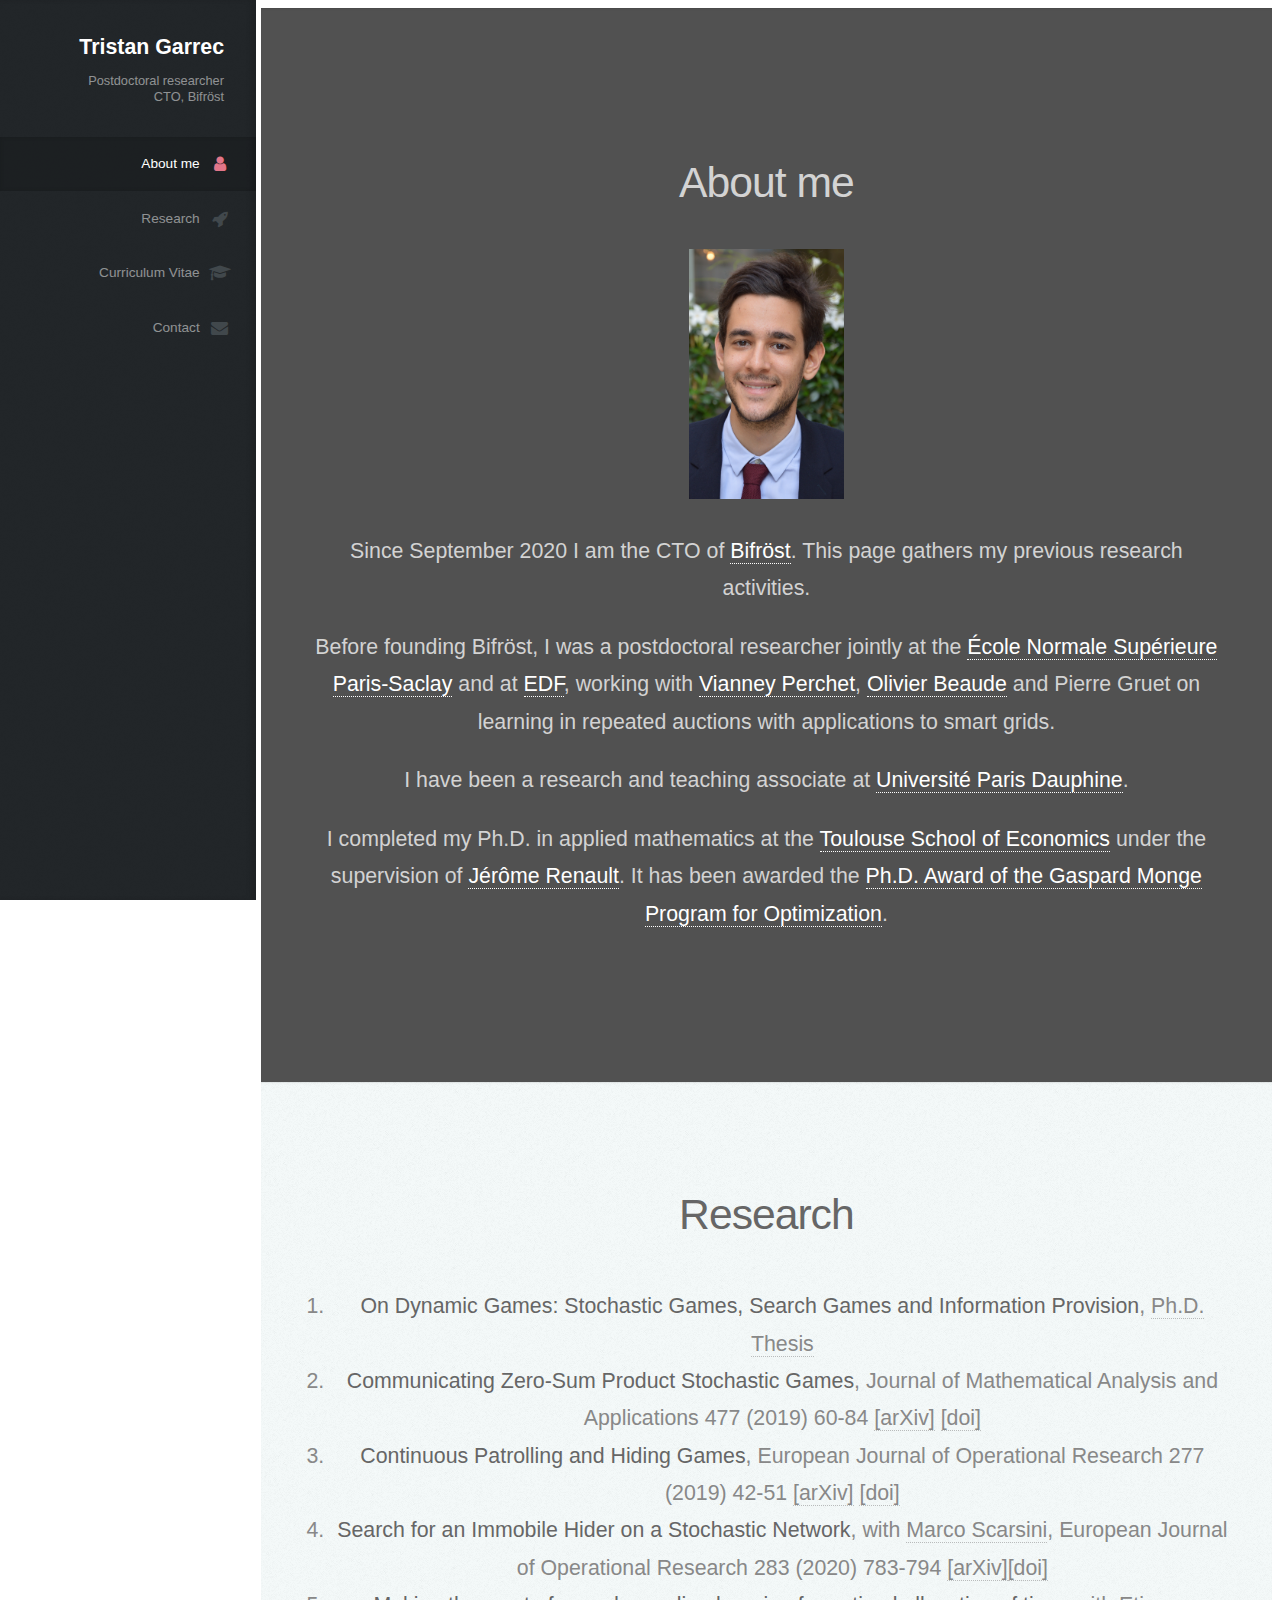
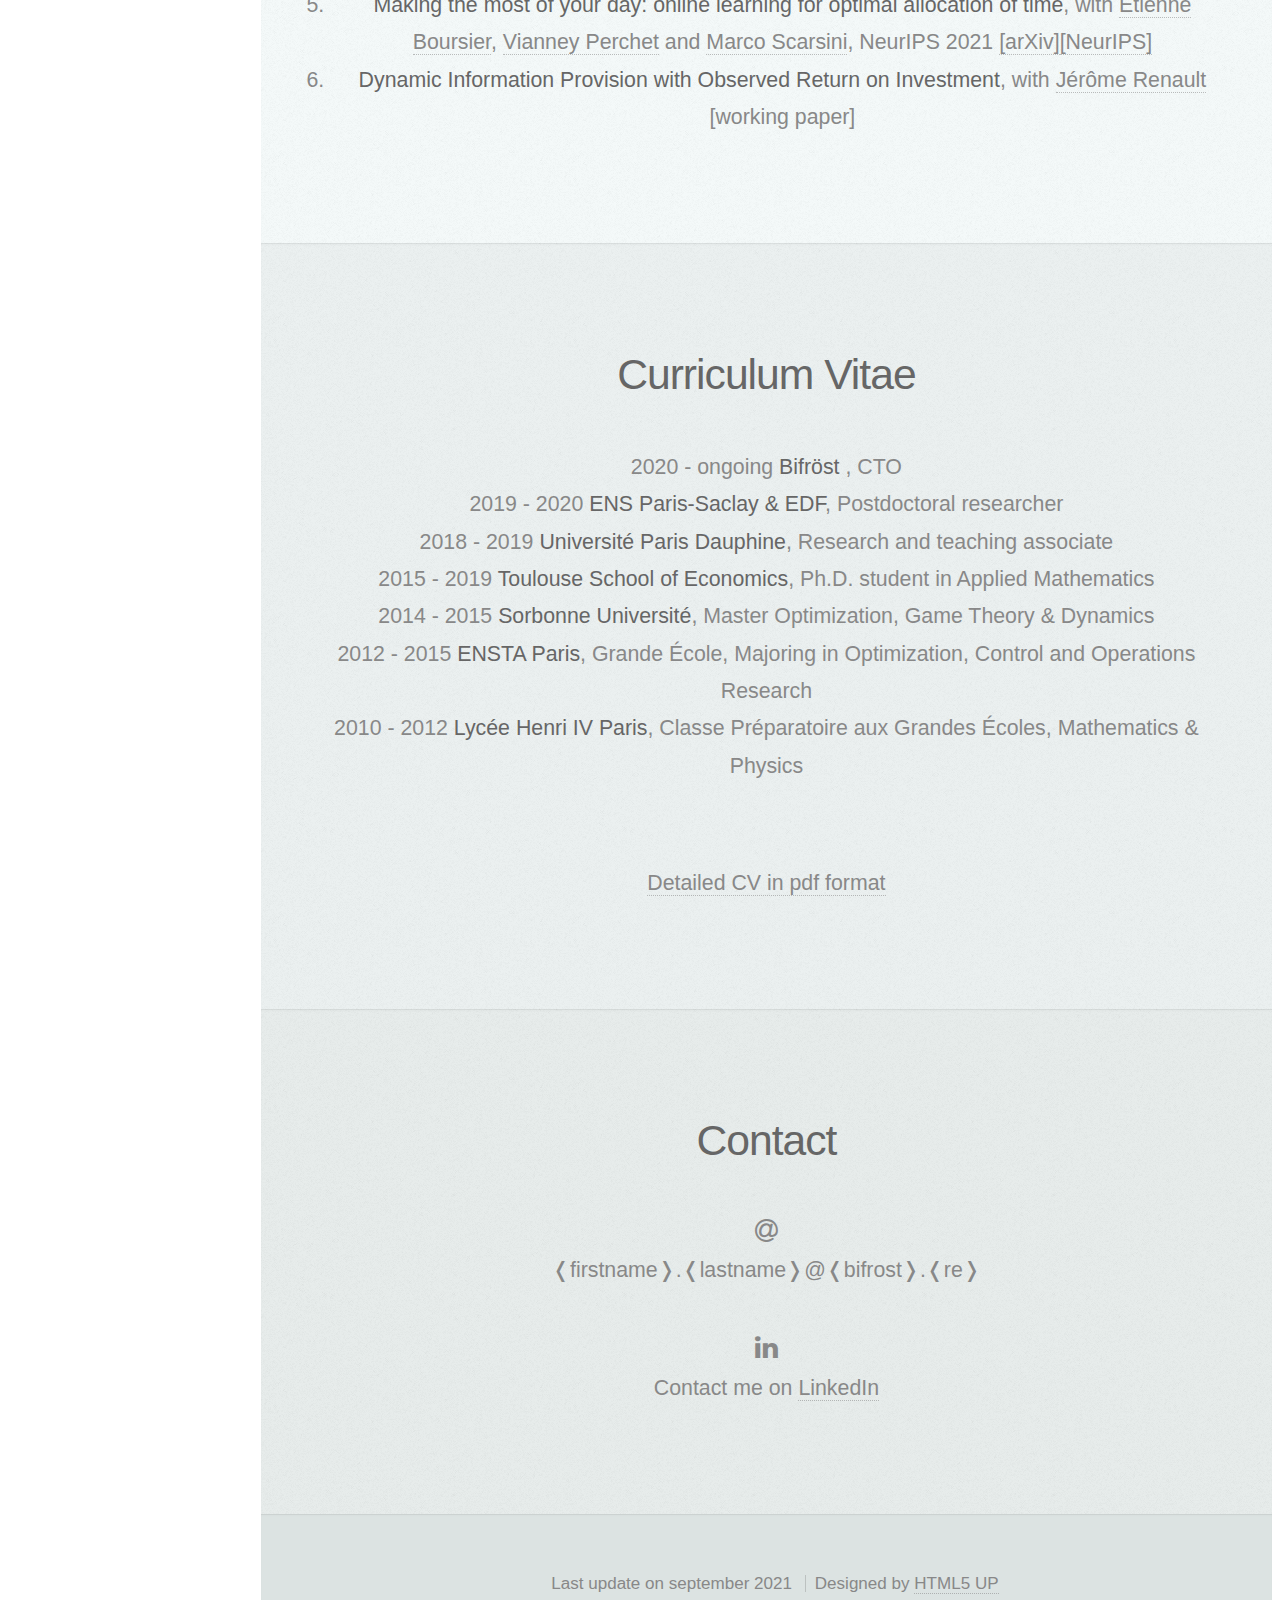
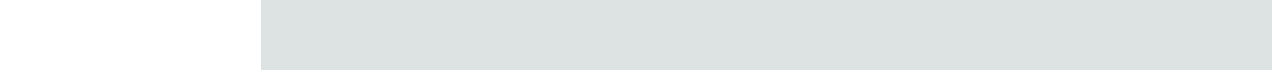
==== commit b464c051: "Update index.html" ====
--- a/index.html
+++ b/index.html
@@ -73,7 +73,7 @@
 								height="250" >
 								
 								<p>Since September 2020 I am the CTO of <a href="https://bifrost.re" target="_blank">Bifröst</a>. This page gathers my previous research activities.</p>
-								<p>Before funding Bifröst, I was a postdoctoral researcher jointly at the 
+								<p>Before founding Bifröst, I was a postdoctoral researcher jointly at the 
 								<a href="http://ens-paris-saclay.fr/" target="_blank">&Eacutecole Normale Sup&eacute;rieure Paris-Saclay</a> 
 								and at <a href="https://www.edf.fr/en/meta-home" target="_blank">EDF</a>, working with 
 								<a href="https://sites.google.com/site/vianneyperchet/" target="_blank">Vianney Perchet</a>, 
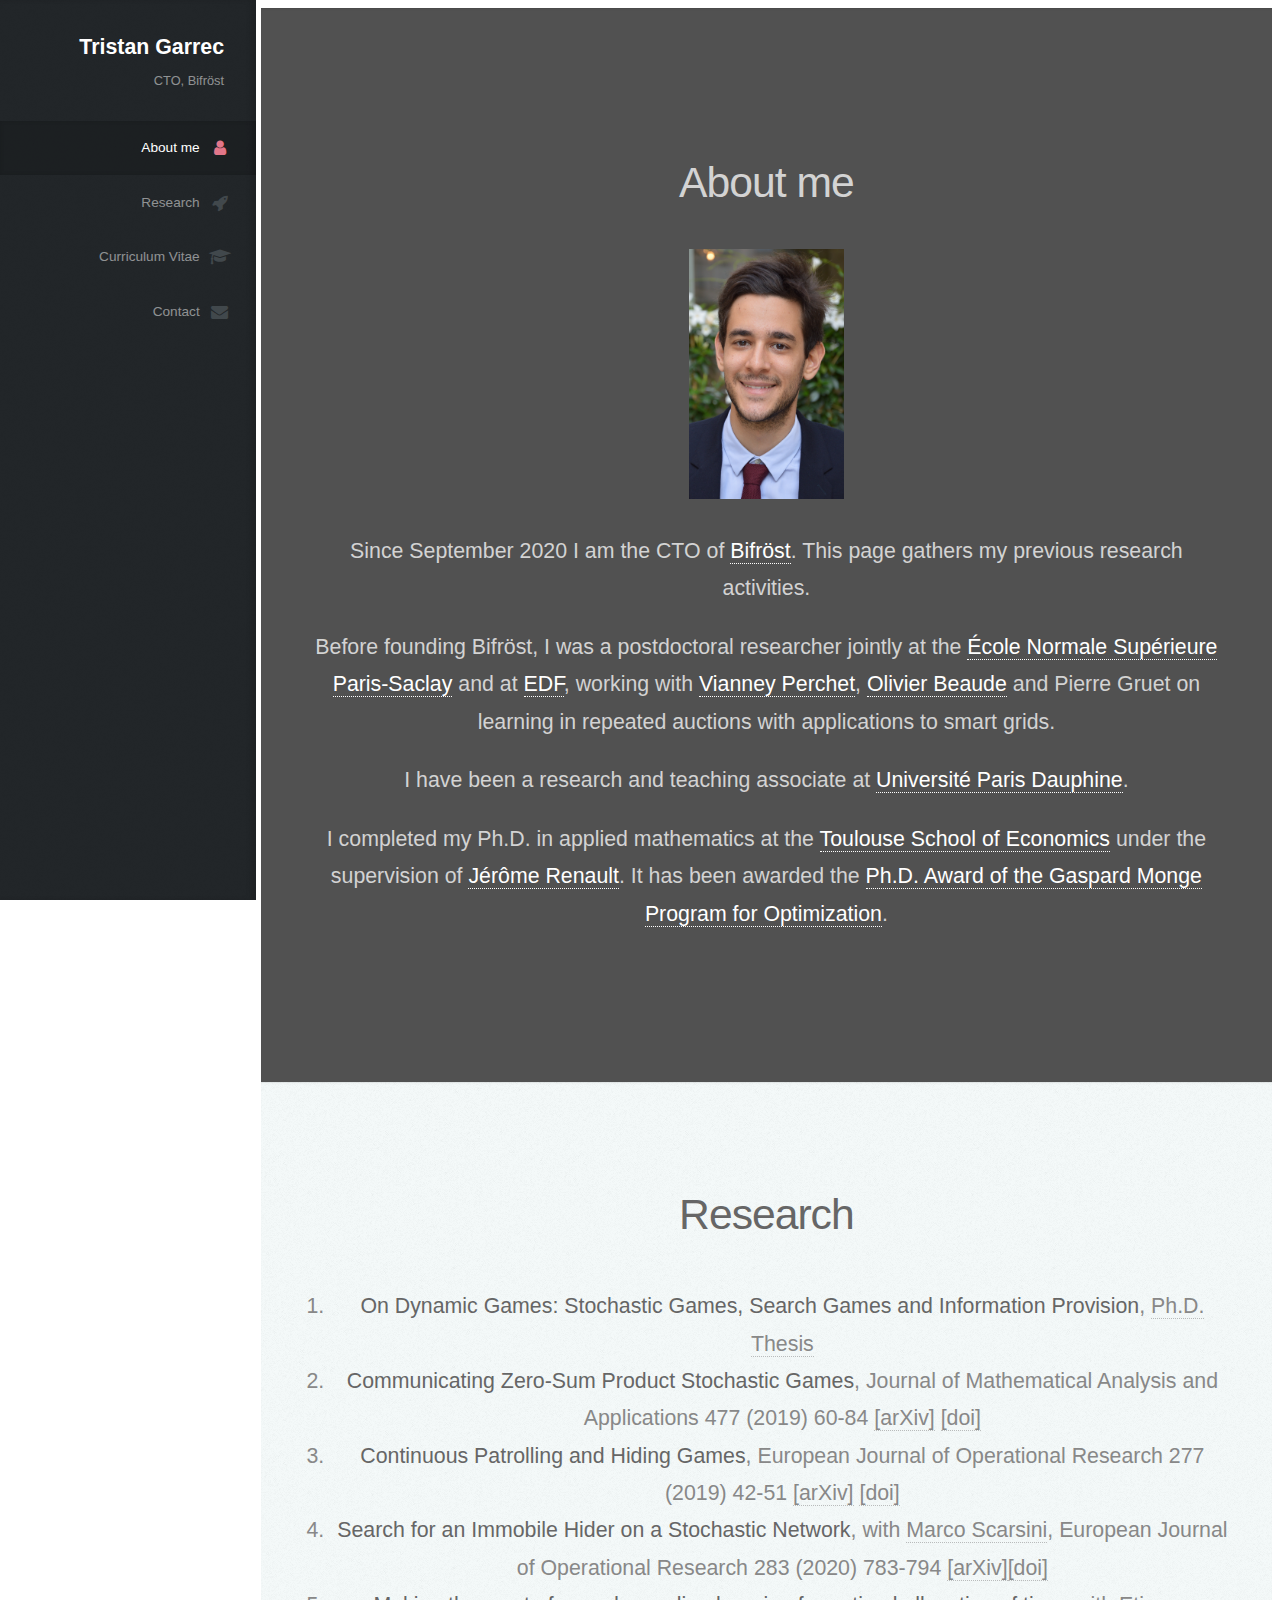
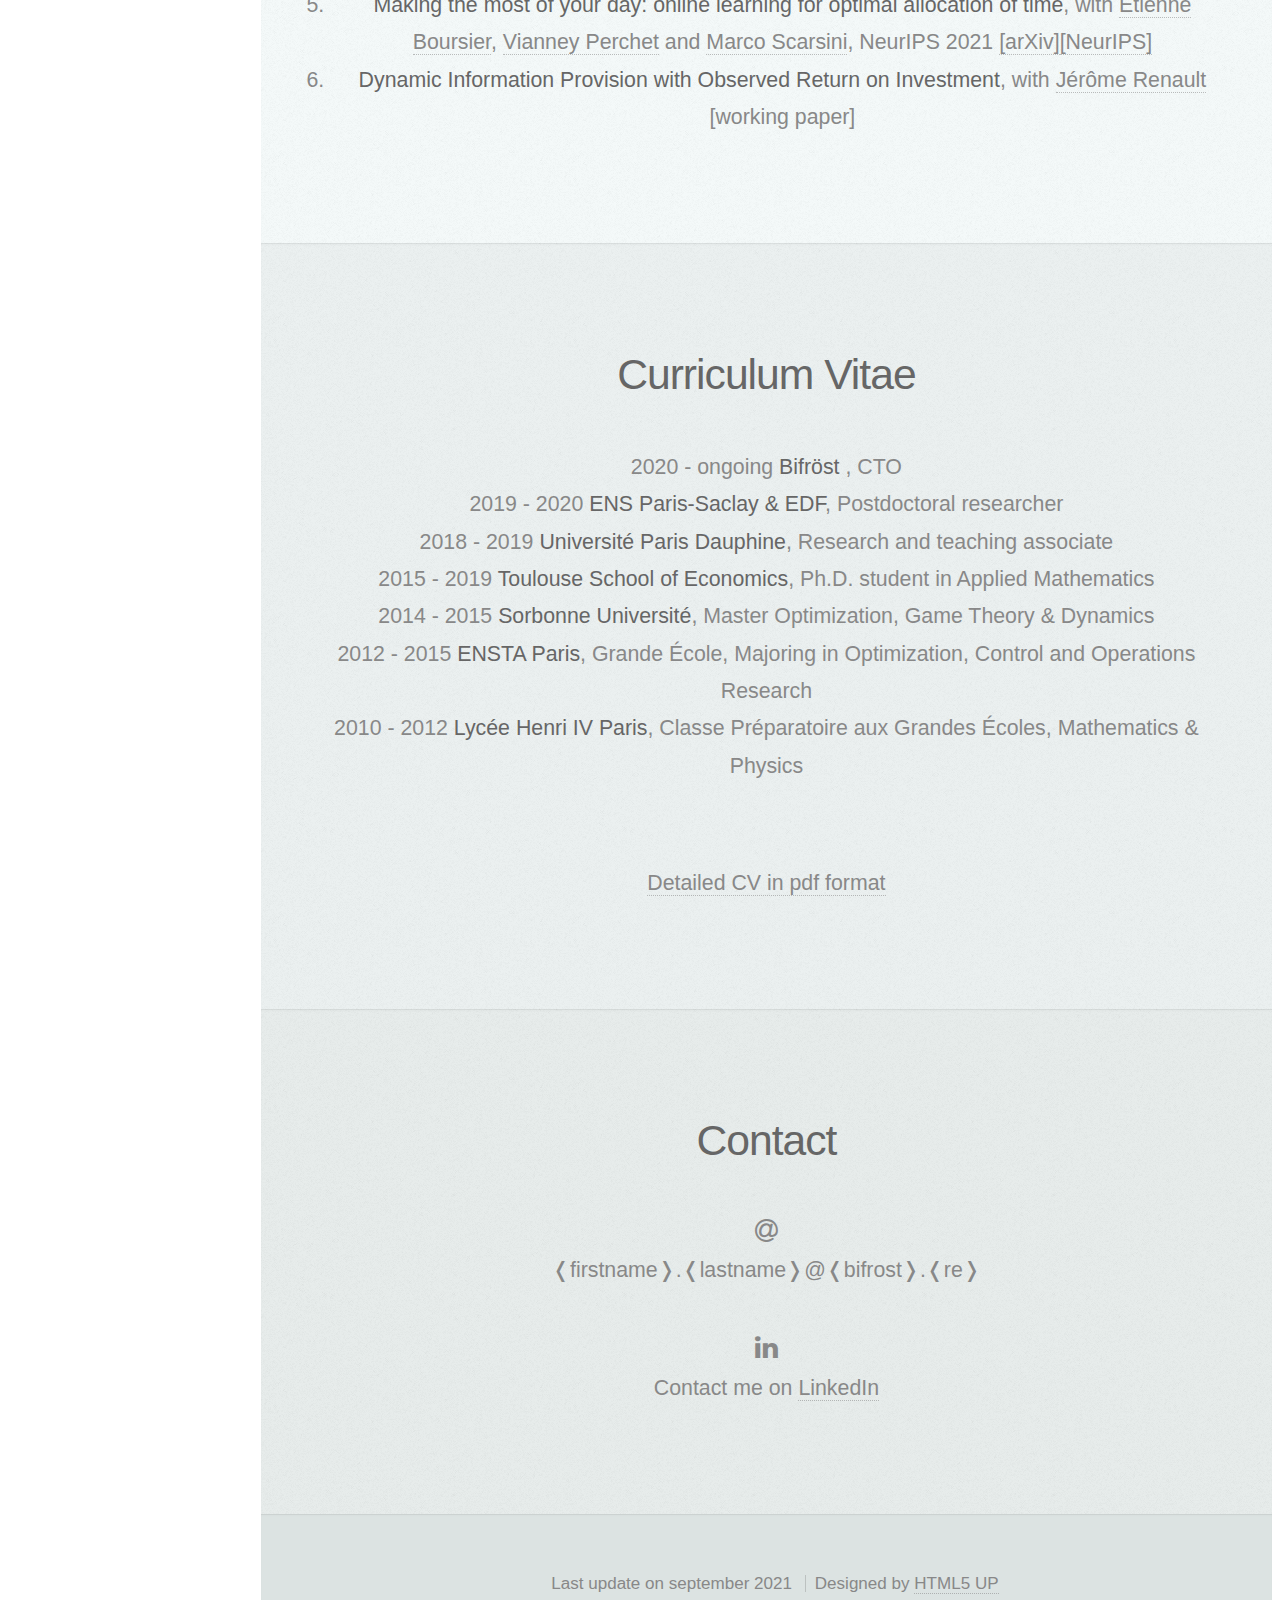
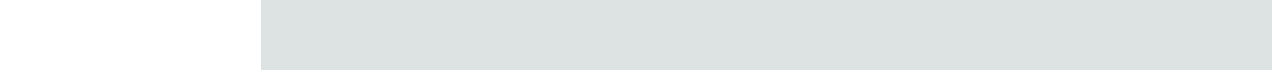
==== commit 43734cdd: "Update index.html" ====
--- a/index.html
+++ b/index.html
@@ -22,7 +22,7 @@
 						<div id="logo">
 							<!--<span class="image avatar48"><img src="images/avatar.jpg" alt="" /></span>-->	
 							<h1 id="title">Tristan Garrec</h1>
-							<p>Postdoctoral researcher</br>CTO, Bifröst</p>
+							<p>CTO, Bifröst</p>
 						</div>
 
 					<!-- Nav -->
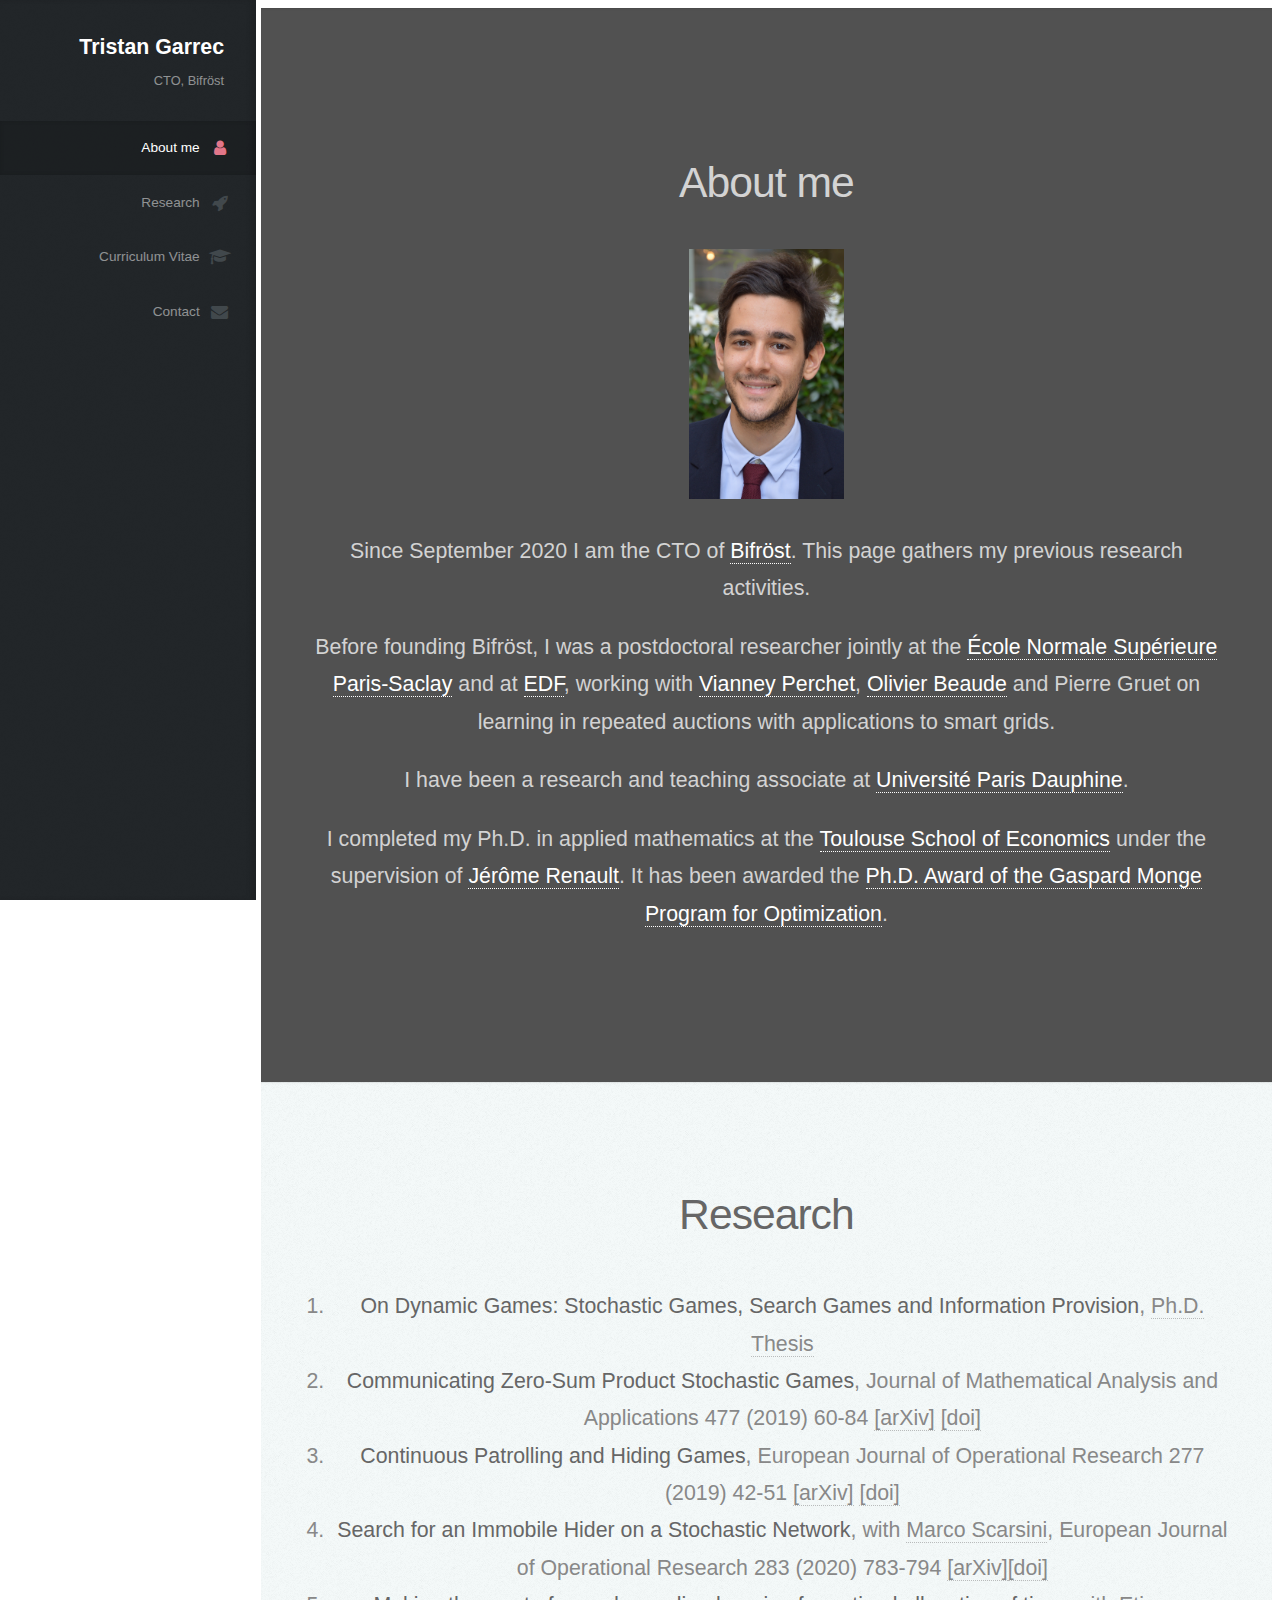
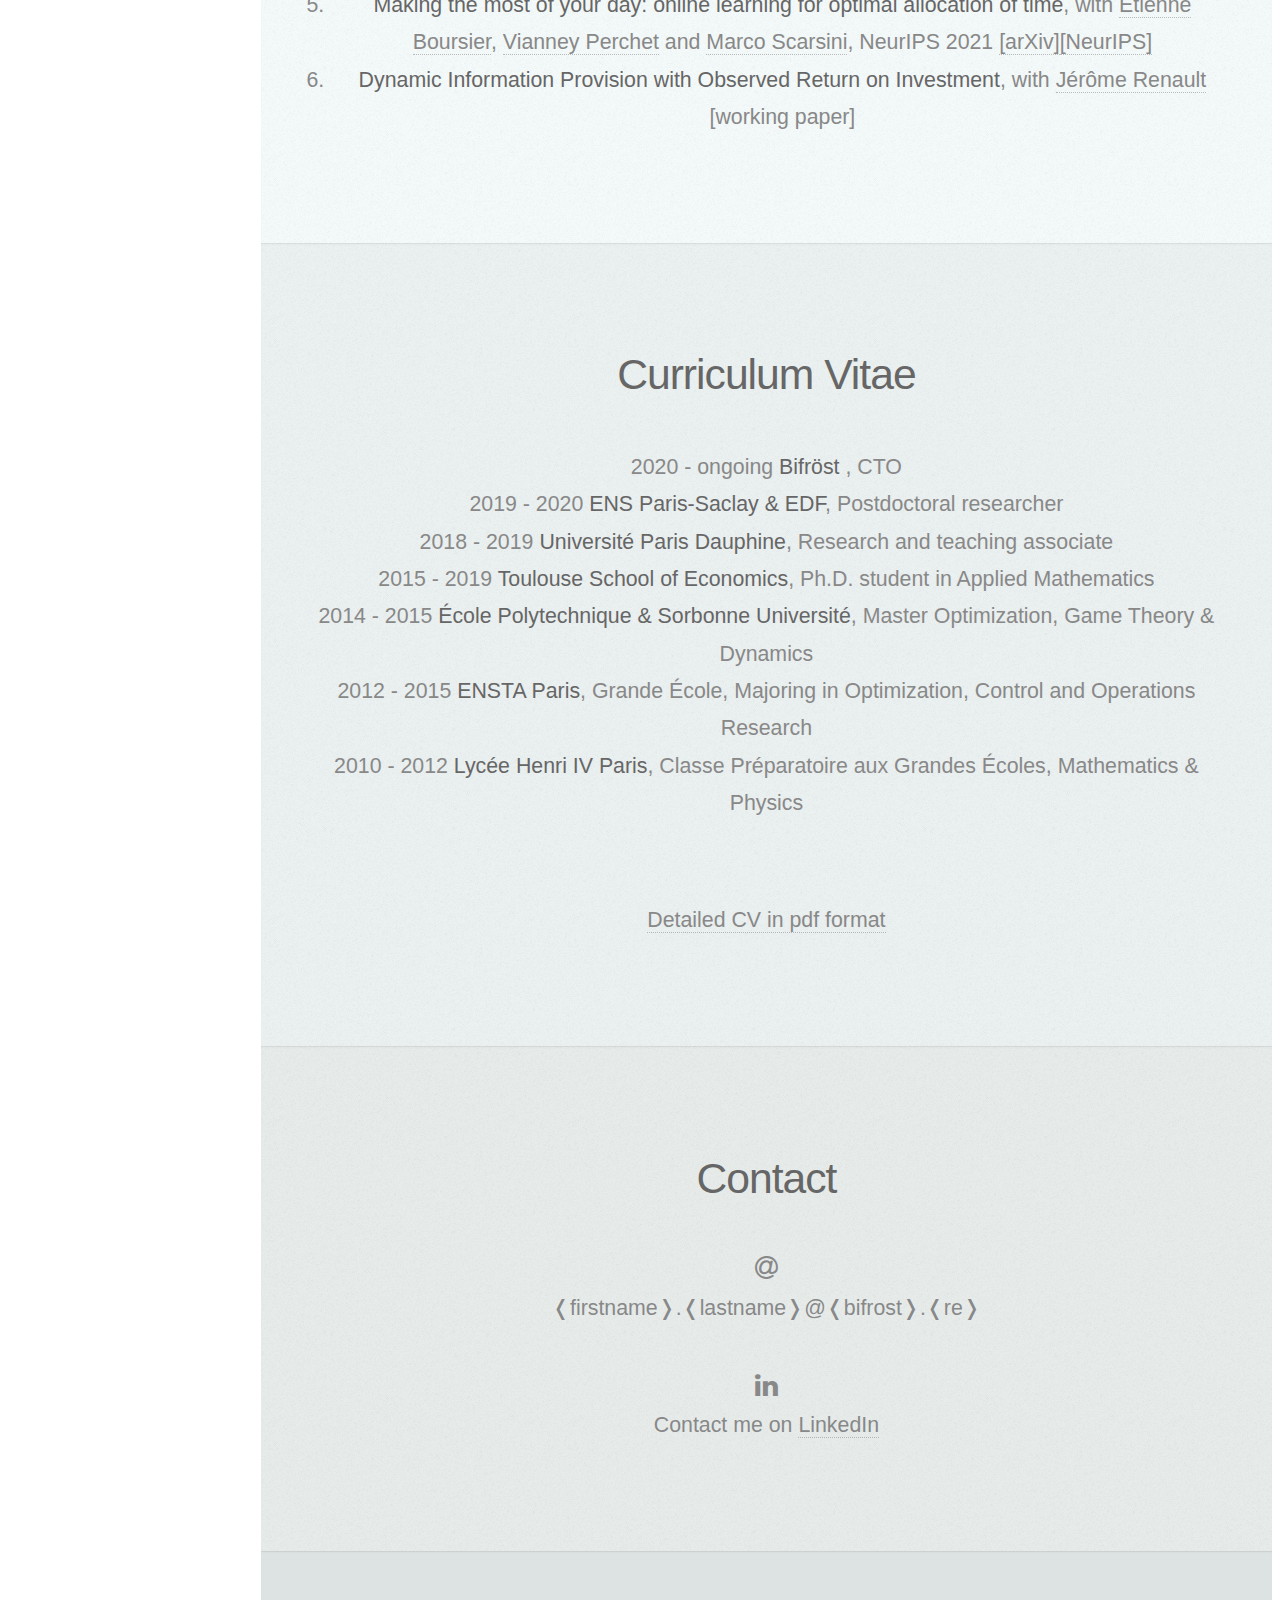
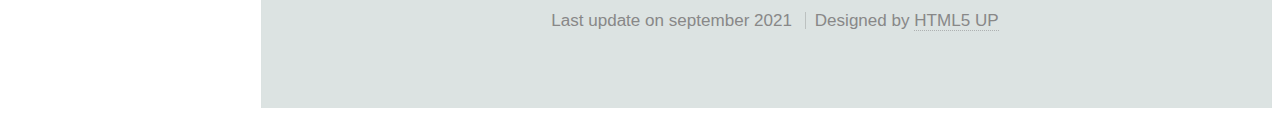
==== commit 9127c587: "Update index.html" ====
--- a/index.html
+++ b/index.html
@@ -133,7 +133,7 @@
 							2019 - 2020 <strong>ENS Paris-Saclay &amp; EDF</strong>, Postdoctoral researcher</br>
 							2018 - 2019 <strong>Universit&eacute; Paris Dauphine</strong>, Research and teaching associate</a></br>
 							2015 - 2019 <strong>Toulouse School of Economics</strong>, Ph.D. student in Applied Mathematics</br>
-							2014 - 2015 <strong>Sorbonne Universit&eacute;</strong>, Master Optimization, Game Theory &amp; Dynamics </br>
+							2014 - 2015 <strong>&Eacute;cole Polytechnique &amp; Sorbonne Universit&eacute;</strong>, Master Optimization, Game Theory &amp; Dynamics </br>
 							2012 - 2015 <strong>ENSTA Paris</strong>, Grande &Eacute;cole, Majoring in Optimization, Control and Operations Research</br>
 							2010 - 2012 <strong>Lyc&eacute;e Henri IV Paris</strong>, Classe Pr&eacute;paratoire aux Grandes &Eacute;coles, Mathematics &amp; Physics</br>
 						</br>
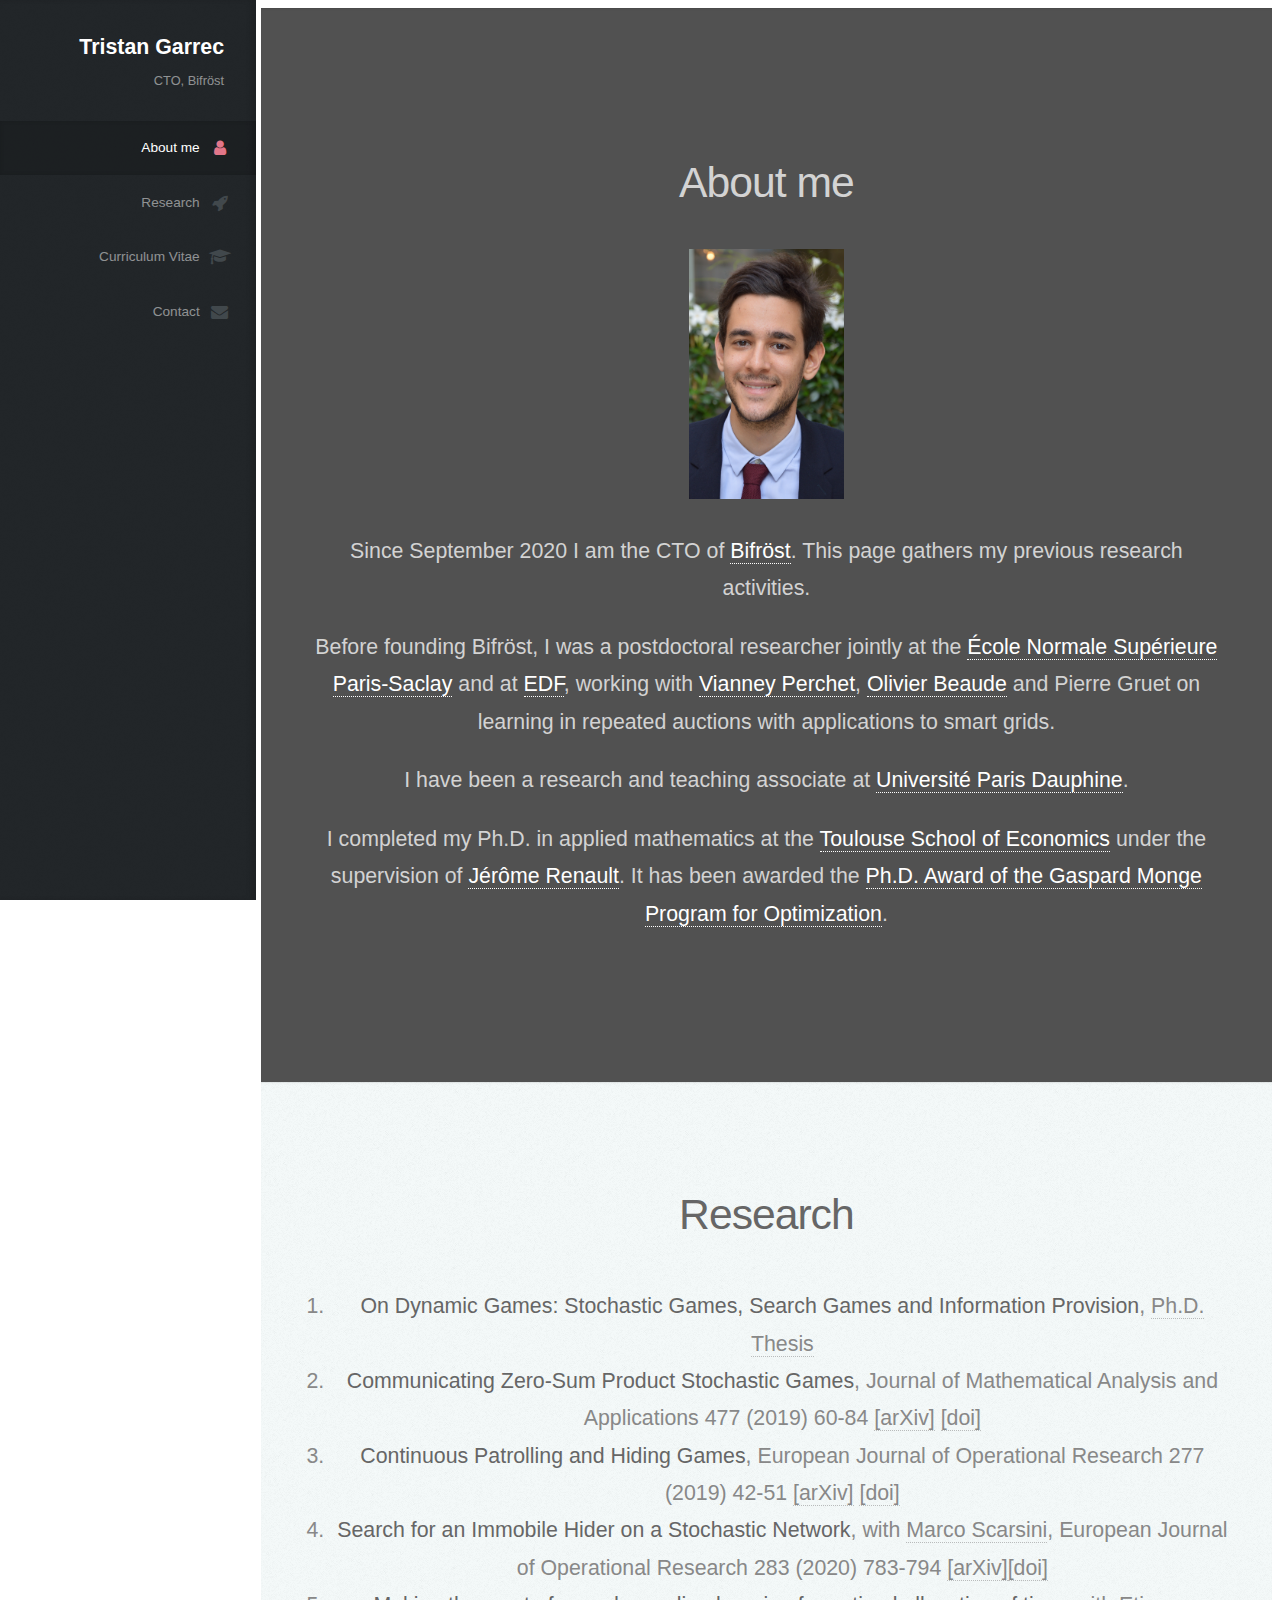
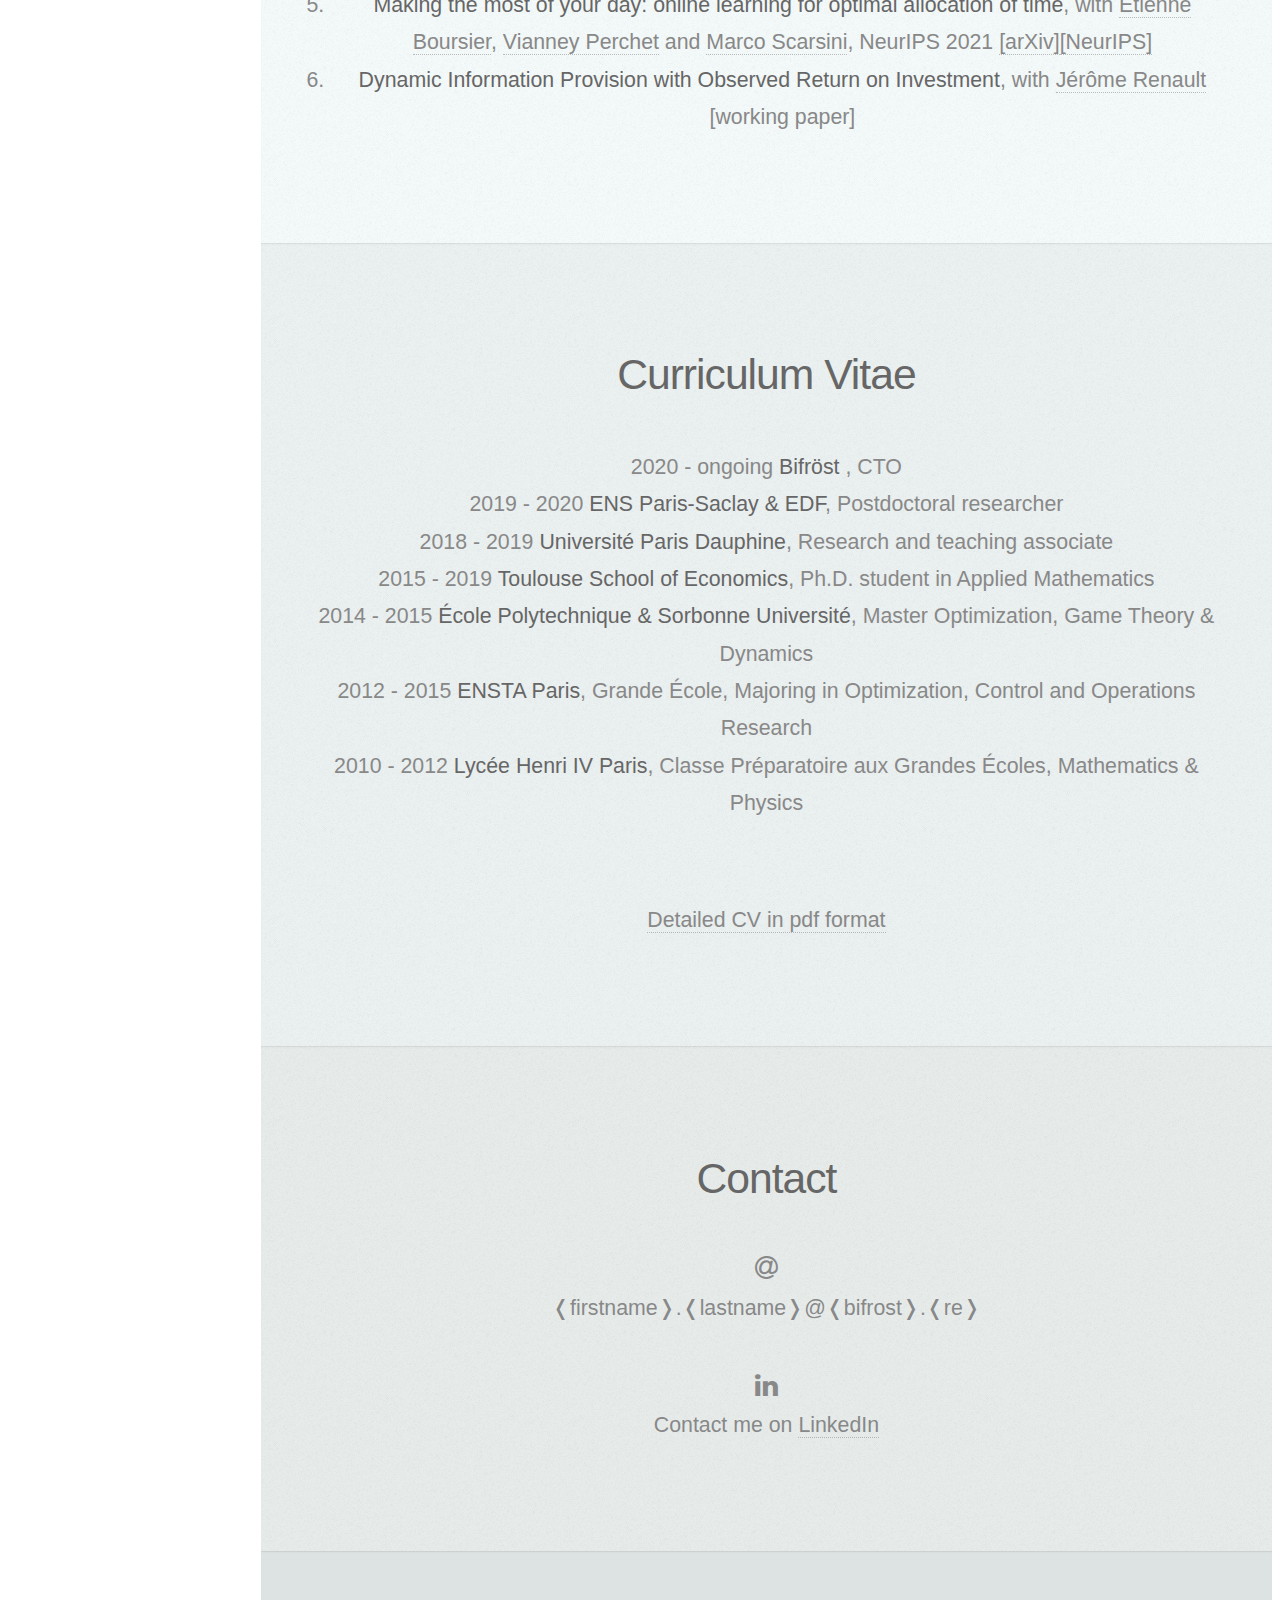
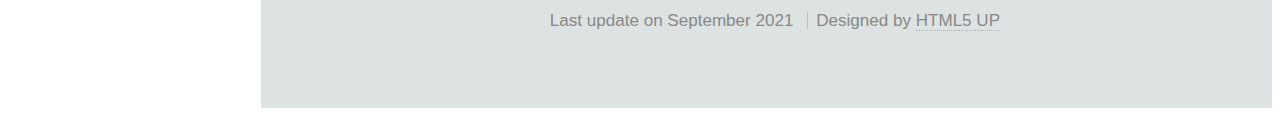
==== commit 05e25567: "Update index.html" ====
--- a/index.html
+++ b/index.html
@@ -156,7 +156,7 @@
 							&#10092;firstname&#10093;.&#10092;lastname&#10093;&#64;&#10092;bifrost&#10093;.&#10092;re&#10093;</p>
 							
 							<p><span class="icon fa-linkedin"> <br>
-							Contact me on  <a href="https://www.linkedin.com/in/tristan-garrec-420a6718a" target="_blank">LinkedIn</a></p>
+							Contact me on  <a href="https://www.linkedin.com/in/tristan-garrec" target="_blank">LinkedIn</a></p>
 							
 
 						</div>
@@ -171,7 +171,7 @@
 
 				<!-- Copyright -->
 					<ul class="copyright">
-						<li>Last update on september 2021</li>
+						<li>Last update on September 2021</li>
 						<li>Designed by <a href="http://html5up.net" target="_blank">HTML5 UP</a></li>
 					</ul>
 
